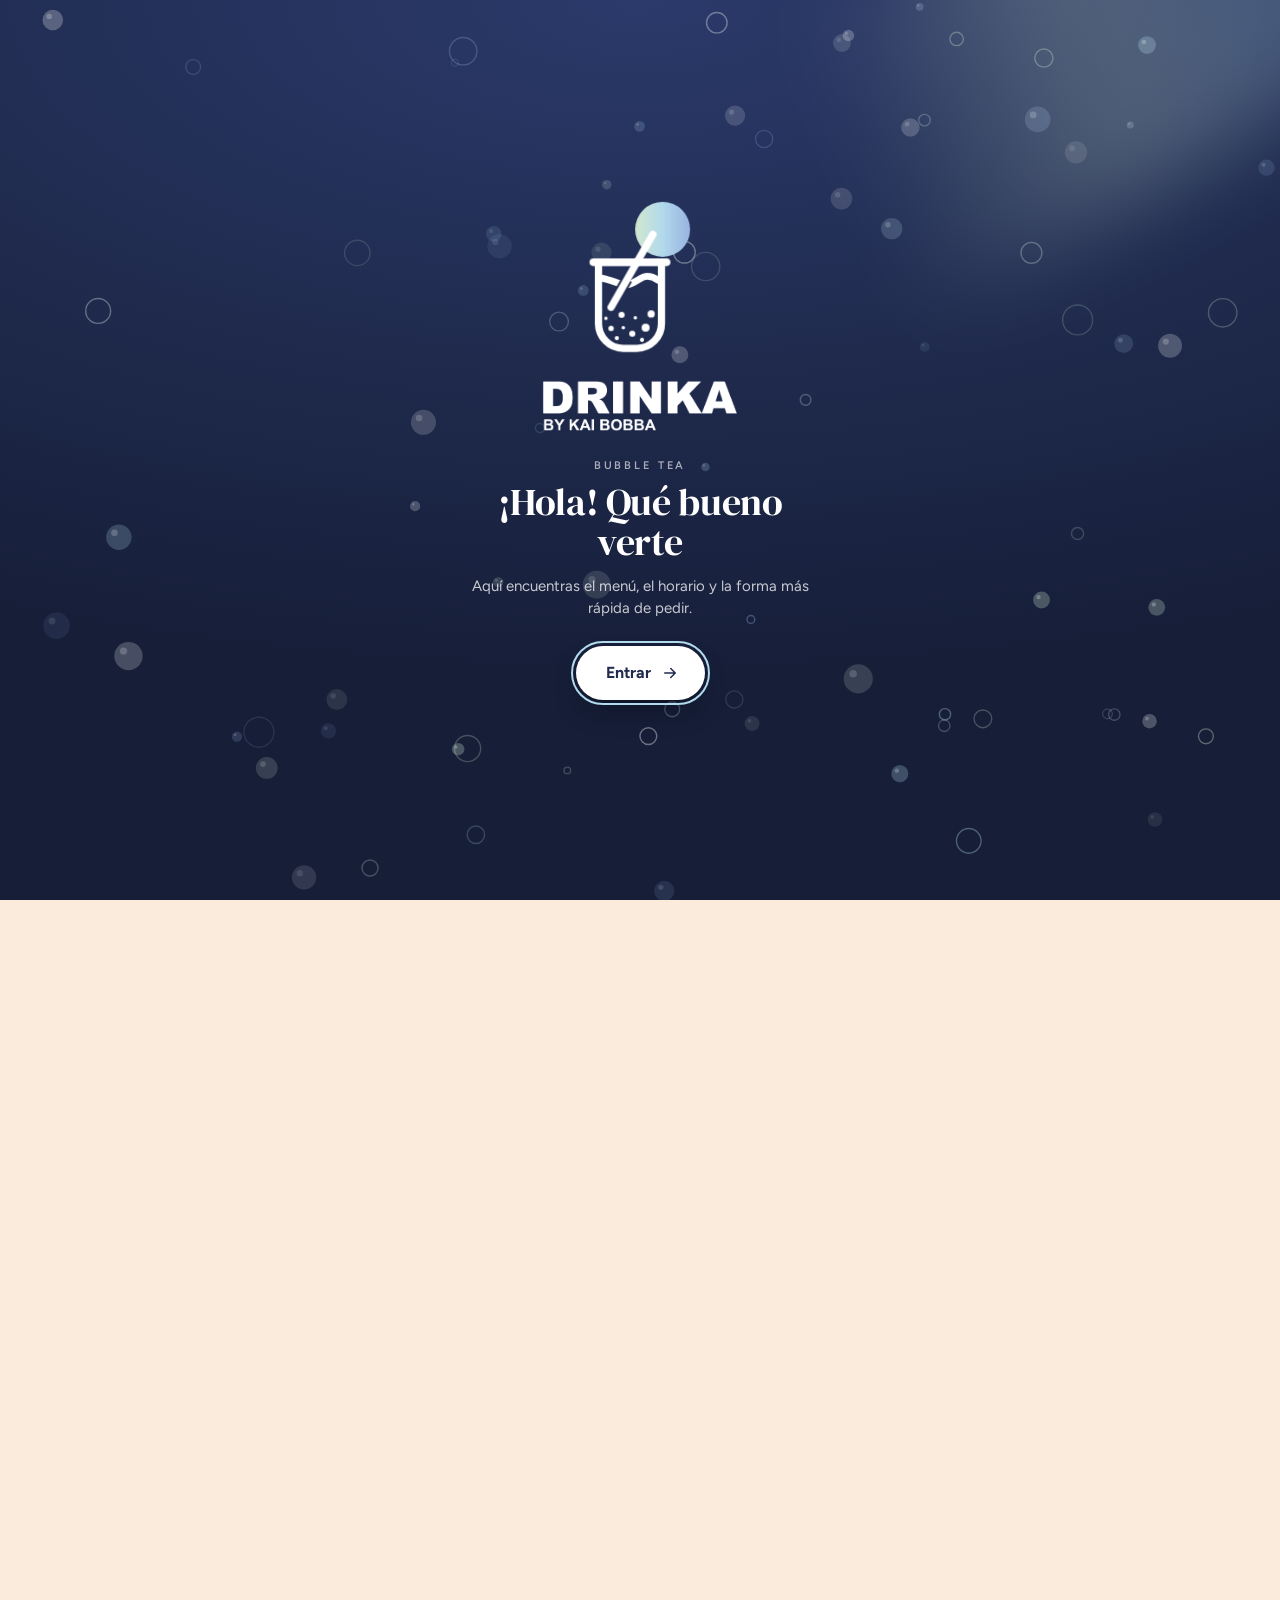
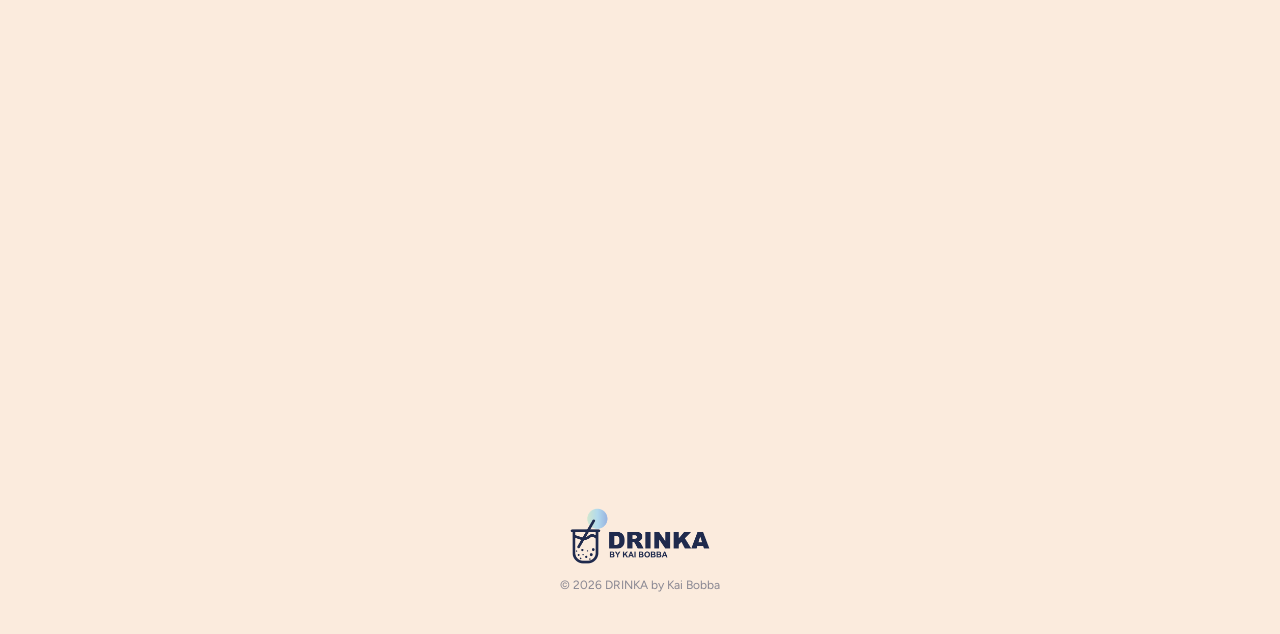
==== index.html @ 34555aad "Tarjeta virtual DRINKA by Kai Bobba Link en bio interactivo: bienvenida animada, redes con pulsos de" ====
<!doctype html>
<html lang="es">
<head>
<meta charset="utf-8">
<meta name="viewport" content="width=device-width, initial-scale=1, viewport-fit=cover">
<title>DRINKA by Kai Bobba</title>
<meta name="description" content="DRINKA by Kai Bobba · Bubble tea. Pide por WhatsApp, mira el menú, horarios y cómo llegar.">
<meta name="theme-color" content="#1F2A4D">
<meta property="og:type" content="website">
<meta property="og:title" content="DRINKA by Kai Bobba">
<meta property="og:description" content="Bubble tea · Pide por WhatsApp, menú, horarios y ubicación.">
<meta property="og:url" content="https://elohim-desing-ec.github.io/links-drinka/">
<meta property="og:image" content="https://elohim-desing-ec.github.io/links-drinka/assets/og.png">
<meta property="og:image:width" content="1200">
<meta property="og:image:height" content="630">
<meta name="twitter:card" content="summary_large_image">
<link rel="icon" type="image/svg+xml" href="assets/favicon.svg">
<link rel="apple-touch-icon" href="assets/apple-touch-icon.png">
<link rel="preconnect" href="https://fonts.googleapis.com">
<link rel="preconnect" href="https://fonts.gstatic.com" crossorigin>
<link href="https://fonts.googleapis.com/css2?family=DM+Serif+Display&family=Figtree:wght@400;500;600;700&display=swap" rel="stylesheet">
<link rel="stylesheet" href="styles.css">
<script>document.documentElement.classList.add("js")</script>
<noscript><style>.welcome{display:none}</style></noscript>
</head>
<body>

<!-- ============ ÍCONOS Y DEGRADADO DE LA PERLA ============ -->
<svg class="sprite" aria-hidden="true" focusable="false">
  <defs>
    <linearGradient id="g-perla" x1="0" y1="0" x2="1" y2="0">
      <stop offset="0" stop-color="#D1E7CF"/>
      <stop offset=".5" stop-color="#B2DAED"/>
      <stop offset="1" stop-color="#98B3E0"/>
    </linearGradient>
    <symbol id="i-wa" viewBox="0 0 24 24"><path fill="currentColor" d="M17.5 14.4c-.3-.1-1.8-.9-2-1-.3-.1-.5-.1-.7.1-.2.3-.8 1-.9 1.2-.2.2-.3.2-.6.1-.3-.1-1.3-.5-2.4-1.5-.9-.8-1.5-1.8-1.7-2.1-.2-.3 0-.5.1-.6l.4-.5.3-.5v-.5l-.9-2.2c-.2-.6-.5-.5-.7-.5h-.6c-.2 0-.5.1-.8.4-.3.3-1 1-1 2.5s1.1 2.9 1.2 3.1c.1.2 2.1 3.2 5.1 4.5 2.5 1 3 .8 3.6.7.6-.1 1.8-.7 2-1.4.3-.7.3-1.3.2-1.4l-.6-.4zM12 21.8a9.8 9.8 0 0 1-5-1.4l-.4-.2-3.7 1 1-3.6-.2-.4A9.8 9.8 0 1 1 12 21.8zM20.5 3.5A11.8 11.8 0 0 0 1.9 17.7L.2 24l6.4-1.7A11.8 11.8 0 0 0 20.5 3.5z"/></symbol>
    <symbol id="i-ig" viewBox="0 0 24 24"><g fill="none" stroke="currentColor" stroke-width="1.9"><rect x="3" y="3" width="18" height="18" rx="5.2"/><circle cx="12" cy="12" r="4.2"/></g><circle cx="17.4" cy="6.6" r="1.2" fill="currentColor"/></symbol>
    <symbol id="i-tt" viewBox="0 0 24 24"><path fill="currentColor" d="M19.6 6.7a4.8 4.8 0 0 1-3.8-4.2V2h-3.4v13.4a2.9 2.9 0 1 1-2-2.8V9.2a6.3 6.3 0 1 0 5.4 6.2V8.6a8.2 8.2 0 0 0 4.8 1.5V6.7h-1z"/></symbol>
    <symbol id="i-fb" viewBox="0 0 24 24"><path fill="currentColor" d="M14 8h3V4h-3c-2.8 0-4.5 1.8-4.5 4.6V11H7v4h2.5v8h4v-8h3l.5-4h-3.5V8.8c0-.5.3-.8.5-.8z"/></symbol>
    <symbol id="i-cup" viewBox="0 0 24 24"><g fill="none" stroke="currentColor" stroke-width="1.8" stroke-linecap="round" stroke-linejoin="round"><path d="m6 8 1.75 12.28a2 2 0 0 0 2 1.72h4.54a2 2 0 0 0 2-1.72L18 8"/><path d="M5 8h14"/><path d="M7 15a6.47 6.47 0 0 1 5 0 6.47 6.47 0 0 0 5 0"/><path d="m12 8 1-6h2"/></g></symbol>
    <symbol id="i-bike" viewBox="0 0 24 24"><g fill="none" stroke="currentColor" stroke-width="1.8" stroke-linecap="round" stroke-linejoin="round"><circle cx="18.5" cy="17.5" r="3.5"/><circle cx="5.5" cy="17.5" r="3.5"/><circle cx="15" cy="5" r="1"/><path d="M12 17.5V14l-3-3 4-3 2 3h2"/></g></symbol>
    <symbol id="i-pin" viewBox="0 0 24 24"><g fill="none" stroke="currentColor" stroke-width="1.8" stroke-linecap="round" stroke-linejoin="round"><path d="M20 10c0 5-5.5 10.2-7.4 11.8a1 1 0 0 1-1.2 0C9.5 20.2 4 15 4 10a8 8 0 0 1 16 0"/><circle cx="12" cy="10" r="3"/></g></symbol>
    <symbol id="i-gift" viewBox="0 0 24 24"><g fill="none" stroke="currentColor" stroke-width="1.8" stroke-linecap="round" stroke-linejoin="round"><rect x="3" y="8" width="18" height="4" rx="1"/><path d="M12 8v13"/><path d="M19 12v7a2 2 0 0 1-2 2H7a2 2 0 0 1-2-2v-7"/><path d="M7.5 8a2.5 2.5 0 0 1 0-5C10 3 12 8 12 8s2-5 4.5-5a2.5 2.5 0 0 1 0 5"/></g></symbol>
    <symbol id="i-chev" viewBox="0 0 24 24"><path fill="none" stroke="currentColor" stroke-width="2" stroke-linecap="round" stroke-linejoin="round" d="m9 18 6-6-6-6"/></symbol>
    <symbol id="i-arrow" viewBox="0 0 24 24"><path fill="none" stroke="currentColor" stroke-width="2" stroke-linecap="round" stroke-linejoin="round" d="M5 12h14M13 6l6 6-6 6"/></symbol>
    <symbol id="i-user" viewBox="0 0 24 24"><g fill="none" stroke="currentColor" stroke-width="1.8" stroke-linecap="round" stroke-linejoin="round"><path d="M16 21v-2a4 4 0 0 0-4-4H6a4 4 0 0 0-4 4v2"/><circle cx="9" cy="7" r="4"/><path d="M19 8v6M22 11h-6"/></g></symbol>
    <symbol id="i-share" viewBox="0 0 24 24"><g fill="none" stroke="currentColor" stroke-width="1.8" stroke-linecap="round" stroke-linejoin="round"><path d="M4 12v8a2 2 0 0 0 2 2h12a2 2 0 0 0 2-2v-8"/><path d="m16 6-4-4-4 4"/><path d="M12 2v13"/></g></symbol>
  </defs>
</svg>

<!-- ============ PANTALLA DE BIENVENIDA ============ -->
<div class="welcome" id="welcome" role="dialog" aria-modal="true" aria-labelledby="w-title">
  <canvas class="welcome__bubbles" id="bubbles" aria-hidden="true"></canvas>
  <div class="welcome__beam" aria-hidden="true"></div>

  <div class="welcome__inner">
    <!-- Isotipo dibujado en SVG para poder animarlo -->
    <svg class="iso" id="iso" viewBox="0 0 545 805" aria-hidden="true">
      <circle class="iso__perla" cx="391" cy="154" r="144" fill="url(#g-perla)"/>
      <g fill="none" stroke="#fff" stroke-linecap="round" stroke-linejoin="round">
        <path class="iso__draw iso__cup" pathLength="1" stroke-width="38" d="M55,340 V647 A130,130 0 0 0 185,777 H255 A130,130 0 0 0 385,647 V340"/>
        <path class="iso__draw iso__wave" pathLength="1" stroke-width="36" d="M74,410 C130,420 170,447 205,444 C245,440 275,400 310,400 C335,400 352,410 366,420"/>
      </g>
      <rect class="iso__rim" x="8" y="306" width="424" height="40" rx="20" fill="#fff"/>
      <line class="iso__gap" x1="205" y1="415" x2="173" y2="471" stroke="#1F2A4D" stroke-width="58"/>
      <line class="iso__straw" x1="340" y1="180" x2="121" y2="562" stroke="#fff" stroke-width="38" stroke-linecap="round"/>
      <g class="iso__pearls" fill="#fff">
        <circle style="--d:0" cx="176" cy="602" r="16"/>
        <circle style="--d:1" cx="331" cy="597" r="19"/>
        <circle style="--d:2" cx="94" cy="620" r="9"/>
        <circle style="--d:3" cx="248" cy="617" r="9"/>
        <circle style="--d:4" cx="302" cy="669" r="21"/>
        <circle style="--d:5" cx="121" cy="673" r="14"/>
        <circle style="--d:6" cx="185" cy="669" r="9"/>
        <circle style="--d:7" cx="232" cy="701" r="16"/>
        <circle style="--d:8" cx="151" cy="724" r="11"/>
        <circle style="--d:9" cx="283" cy="733" r="11"/>
      </g>
    </svg>

    <img class="welcome__wordmark" src="assets/wordmark-blanco.png" alt="DRINKA by Kai Bobba" width="900" height="240">
    <p class="welcome__eyebrow">Bubble tea</p>
    <h2 class="welcome__title" id="w-title">¡Hola! Qué bueno verte</h2>
    <p class="welcome__text">Aquí encuentras el menú, el horario y la forma más rápida de pedir.</p>
    <button class="welcome__btn" id="enter" type="button">Entrar <svg aria-hidden="true"><use href="#i-arrow"/></svg></button>
  </div>
</div>

<!-- ============ TARJETA ============ -->
<main class="page" id="page">

  <header class="hero">
    <div class="hero__grid" aria-hidden="true"></div>
    <div class="hero__beam" aria-hidden="true"></div>

    <h1 class="hero__logo reveal" style="--i:0"><img src="assets/logo-blanco.png" alt="DRINKA by Kai Bobba" width="1100" height="442"></h1>
    <p class="hero__tagline reveal" style="--i:1">Bubble tea para cualquier momento del día.</p>
    <p class="status reveal" id="status" style="--i:2"><span class="status__dot" aria-hidden="true"></span><span id="status-text">Revisando horario…</span></p>

    <!-- Redes conectadas a la perla, con pulsos de luz -->
    <nav class="hub" aria-label="Redes sociales">
      <svg class="hub__lines" viewBox="0 0 340 160" aria-hidden="true">
        <defs>
          <linearGradient id="g-hub" gradientUnits="userSpaceOnUse" x1="0" y1="0" x2="340" y2="0">
            <stop offset="0" stop-color="#D1E7CF"/>
            <stop offset=".5" stop-color="#B2DAED"/>
            <stop offset="1" stop-color="#98B3E0"/>
          </linearGradient>
          <filter id="f-glow" filterUnits="userSpaceOnUse" x="-20" y="-20" width="380" height="200">
            <feGaussianBlur stdDeviation="2.4" result="b"/>
            <feMerge><feMergeNode in="b"/><feMergeNode in="b"/><feMergeNode in="SourceGraphic"/></feMerge>
          </filter>
        </defs>
        <g class="hub__base">
          <path data-line="instagram" d="M60,40 H92 L116,64 H138"/>
          <path data-line="facebook" d="M60,120 H92 L116,96 H138"/>
          <path data-line="tiktok" d="M280,40 H248 L224,64 H202"/>
          <path data-line="whatsapp" d="M280,120 H248 L224,96 H202"/>
          <path d="M0,80 H138"/>
          <path d="M340,80 H202"/>
          <path d="M170,0 V48"/>
          <path d="M158,160 V112"/>
          <path d="M182,160 V112"/>
          <path class="hub__pins" d="M133,72 H138 M133,88 H138 M202,72 H207 M202,88 H207 M158,43 V48 M182,43 V48 M170,112 V117"/>
        </g>
        <g class="hub__nodes">
          <circle cx="92" cy="40" r="2"/><circle cx="116" cy="64" r="2"/>
          <circle cx="92" cy="120" r="2"/><circle cx="116" cy="96" r="2"/>
          <circle cx="248" cy="40" r="2"/><circle cx="224" cy="64" r="2"/>
          <circle cx="248" cy="120" r="2"/><circle cx="224" cy="96" r="2"/>
        </g>
        <g class="hub__pulses" filter="url(#f-glow)">
          <path pathLength="100" style="--d:0s" d="M60,40 H92 L116,64 H138"/>
          <path pathLength="100" style="--d:.7s" d="M280,120 H248 L224,96 H202"/>
          <path pathLength="100" style="--d:1.4s" d="M60,120 H92 L116,96 H138"/>
          <path pathLength="100" style="--d:2.1s" d="M280,40 H248 L224,64 H202"/>
          <path pathLength="100" style="--d:.4s;--t:3.6s" d="M0,80 H138"/>
          <path pathLength="100" style="--d:2.2s;--t:3.6s" d="M340,80 H202"/>
          <path pathLength="100" style="--d:1.1s;--t:3.2s" d="M170,0 V48"/>
          <path pathLength="100" style="--d:2.6s;--t:3.2s" d="M158,160 V112"/>
          <path pathLength="100" style="--d:.2s;--t:3.2s" d="M182,160 V112"/>
        </g>
      </svg>

      <a class="hub__tile reveal-pop" style="--x:36;--y:40;--i:3" data-link="instagram" target="_blank" rel="noopener" aria-label="Instagram"><svg aria-hidden="true"><use href="#i-ig"/></svg></a>
      <a class="hub__tile reveal-pop" style="--x:36;--y:120;--i:4" data-link="facebook" target="_blank" rel="noopener" aria-label="Facebook"><svg aria-hidden="true"><use href="#i-fb"/></svg></a>
      <a class="hub__tile reveal-pop" style="--x:304;--y:40;--i:5" data-link="tiktok" target="_blank" rel="noopener" aria-label="TikTok"><svg aria-hidden="true"><use href="#i-tt"/></svg></a>
      <a class="hub__tile reveal-pop" style="--x:304;--y:120;--i:6" data-link="whatsapp" target="_blank" rel="noopener" aria-label="WhatsApp"><svg aria-hidden="true"><use href="#i-wa"/></svg></a>
      <div class="hub__chip reveal-pop" style="--x:170;--y:80;--i:2" aria-hidden="true"><span class="hub__perla"></span></div>
    </nav>
    <p class="hub__caption reveal" style="--i:5">Síguenos y escríbenos</p>
  </header>

  <!-- ============ ENLACES ============ -->
  <nav class="links" aria-label="Enlaces">
    <a class="btn btn--featured reveal" style="--i:4" data-link="whatsapp" target="_blank" rel="noopener">
      <span class="btn__icon"><svg aria-hidden="true"><use href="#i-wa"/></svg></span>
      <span class="btn__label">Haz tu pedido<small>Escríbenos por WhatsApp</small></span>
      <svg class="btn__arrow" aria-hidden="true"><use href="#i-chev"/></svg>
    </a>
    <a class="btn reveal" style="--i:5" data-link="menu" target="_blank" rel="noopener">
      <span class="btn__icon"><svg aria-hidden="true"><use href="#i-cup"/></svg></span>
      <span class="btn__label">Ver el menú<small>Todas nuestras bebidas y toppings</small></span>
      <svg class="btn__arrow" aria-hidden="true"><use href="#i-chev"/></svg>
    </a>
    <a class="btn reveal" style="--i:6" data-link="delivery" target="_blank" rel="noopener">
      <span class="btn__icon"><svg aria-hidden="true"><use href="#i-bike"/></svg></span>
      <span class="btn__label">Delivery<small>Te lo llevamos a casa</small></span>
      <svg class="btn__arrow" aria-hidden="true"><use href="#i-chev"/></svg>
    </a>
    <a class="btn reveal" style="--i:7" data-link="mapa" target="_blank" rel="noopener">
      <span class="btn__icon"><svg aria-hidden="true"><use href="#i-pin"/></svg></span>
      <span class="btn__label">Cómo llegar<small data-text="direccion">Dirección del local</small></span>
      <svg class="btn__arrow" aria-hidden="true"><use href="#i-chev"/></svg>
    </a>
    <a class="btn reveal" style="--i:8" data-link="promos" target="_blank" rel="noopener">
      <span class="btn__icon"><svg aria-hidden="true"><use href="#i-gift"/></svg></span>
      <span class="btn__label">Promos del mes<small>Míralas en nuestro Instagram</small></span>
      <svg class="btn__arrow" aria-hidden="true"><use href="#i-chev"/></svg>
    </a>
  </nav>

  <!-- ============ ARMA TU DRINKA ============ -->
  <section class="card builder reveal" id="builder" aria-labelledby="b-title">
    <p class="eyebrow">Interactivo</p>
    <h2 id="b-title">Arma tu Drinka</h2>

    <div class="builder__top">
      <div class="builder__cup" id="cup-wrap">
        <svg class="cup" id="cup" viewBox="0 0 140 180" aria-hidden="true">
          <defs>
            <clipPath id="cup-clip"><path d="M35,52 L42.5,155 Q43.5,166 54,166 H86 Q96.5,166 97.5,155 L105,52 Z"/></clipPath>
          </defs>
          <circle cx="70" cy="104" r="60" fill="url(#g-perla)"/>
          <path d="M35,52 L42.5,155 Q43.5,166 54,166 H86 Q96.5,166 97.5,155 L105,52 Z" fill="rgba(255,255,255,.78)"/>
          <line x1="100" y1="6" x2="66" y2="150" stroke="#1F2A4D" stroke-width="8" stroke-linecap="round"/>
          <g clip-path="url(#cup-clip)">
            <path class="cup__liquid cup__wave cup__wave--back" d="M0,76 q17.5,-8 35,0 t35,0 t35,0 t35,0 t35,0 t35,0 t35,0 t35,0 V180 H0 Z"/>
            <path class="cup__liquid cup__wave" d="M0,82 q17.5,-8 35,0 t35,0 t35,0 t35,0 t35,0 t35,0 t35,0 t35,0 V180 H0 Z"/>
            <g class="cup__top" data-forma="jelly" fill="rgba(255,255,255,.5)" stroke="rgba(255,255,255,.85)" stroke-width="1">
              <rect style="--d:0" x="48" y="94" width="8" height="8" rx="2" transform="rotate(14 52 98)"/>
              <rect style="--d:1" x="62" y="100" width="8" height="8" rx="2" transform="rotate(-10 66 104)"/>
              <rect style="--d:2" x="78" y="92" width="8" height="8" rx="2" transform="rotate(22 82 96)"/>
              <rect style="--d:3" x="88" y="103" width="7" height="7" rx="2" transform="rotate(-18 91 106)"/>
            </g>
            <g class="cup__top" data-forma="pop" fill="rgba(255,255,255,.55)" stroke="rgba(255,255,255,.95)" stroke-width="1">
              <circle style="--d:0" cx="53" cy="122" r="4.6"/>
              <circle style="--d:1" cx="67" cy="116" r="4.6"/>
              <circle style="--d:2" cx="81" cy="124" r="4.6"/>
              <circle style="--d:3" cx="91" cy="114" r="4.2"/>
              <circle style="--d:4" cx="74" cy="130" r="4.2"/>
            </g>
            <g class="cup__top" data-forma="perla" fill="#1F2A4D">
              <circle style="--d:0" cx="52" cy="158" r="5.6"/>
              <circle style="--d:1" cx="64" cy="160" r="5.6"/>
              <circle style="--d:2" cx="76" cy="159" r="5.6"/>
              <circle style="--d:3" cx="88" cy="157" r="5.6"/>
              <circle style="--d:4" cx="57" cy="148" r="5.4"/>
              <circle style="--d:5" cx="70" cy="149" r="5.6"/>
              <circle style="--d:6" cx="83" cy="147" r="5.4"/>
              <circle style="--d:7" cx="63" cy="138" r="5"/>
              <circle style="--d:8" cx="77" cy="137" r="5"/>
            </g>
          </g>
          <path d="M44,64 L49,140" stroke="rgba(255,255,255,.6)" stroke-width="4" stroke-linecap="round"/>
          <path d="M35,52 L42.5,155 Q43.5,166 54,166 H86 Q96.5,166 97.5,155 L105,52" fill="none" stroke="#1F2A4D" stroke-width="3.5" stroke-linejoin="round"/>
          <rect x="28" y="44" width="84" height="10" rx="5" fill="#1F2A4D"/>
        </svg>
      </div>
      <div class="builder__summary" aria-live="polite">
        <p class="builder__line" id="b-line">Línea</p>
        <p class="builder__name" id="b-name">Sabor</p>
        <p class="builder__desc" id="b-desc">Tamaño · Toppings</p>
      </div>
    </div>

    <fieldset class="opt">
      <legend>Sabor</legend>
      <div class="chips" id="b-sabor"></div>
    </fieldset>
    <fieldset class="opt">
      <legend>Tamaño</legend>
      <div class="seg" id="b-tam"><span class="seg__thumb" aria-hidden="true"></span></div>
    </fieldset>
    <fieldset class="opt">
      <legend>Toppings</legend>
      <div class="chips" id="b-top"></div>
    </fieldset>

    <a class="btn-cta" id="b-cta" href="#" target="_blank" rel="noopener"><svg aria-hidden="true"><use href="#i-wa"/></svg>Pedir este por WhatsApp</a>
  </section>

  <!-- ============ HORARIO ============ -->
  <section class="card hours reveal" aria-labelledby="h-title">
    <div class="card__head">
      <h2 id="h-title">Horario</h2>
      <span class="pill" id="h-pill">—</span>
    </div>
    <ul class="hours__list" id="hours"></ul>
  </section>

  <!-- ============ ACCIONES ============ -->
  <div class="actions reveal">
    <button class="act" id="save-contact" type="button"><svg aria-hidden="true"><use href="#i-user"/></svg>Guardar contacto</button>
    <button class="act" id="share" type="button"><svg aria-hidden="true"><use href="#i-share"/></svg>Compartir</button>
  </div>

  <footer class="foot">
    <img src="assets/logo-azul.png" alt="DRINKA by Kai Bobba" width="1100" height="442" loading="lazy">
    <p>© <span id="year">2026</span> DRINKA by Kai Bobba</p>
  </footer>
</main>

<div class="toast" id="toast" role="status" aria-live="polite"></div>

<script src="script.js"></script>
</body>
</html>
---- styles.css ----
/* =========================================================
   DRINKA by Kai Bobba · tarjeta virtual
   Paleta del manual: azul marino, crema, blanco,
   la perla (menta → celeste → lavanda) y colores de sabor.
   ========================================================= */

:root {
  --navy: #1F2A4D;
  --cream: #FBEBDD;
  --white: #FFFFFF;
  --menta: #D1E7CF;
  --celeste: #B2DAED;
  --lavanda: #98B3E0;
  --perla: linear-gradient(90deg, var(--menta), var(--celeste) 50%, var(--lavanda));

  /* Colores de sabor (uno por pieza) */
  --vino: #7B2433;
  --matcha: #6F8A3A;
  --taro: #9E86D6;
  --mango: #F4C24F;
  --maracuya: #EE8A34;
  --flavor: var(--taro);

  --ink: var(--navy);
  --ink-2: rgba(31, 42, 77, .74);
  --ink-3: rgba(31, 42, 77, .52);
  --line: rgba(31, 42, 77, .1);

  --serif: "DM Serif Display", Georgia, "Times New Roman", serif;
  --sans: "Figtree", system-ui, -apple-system, "Segoe UI", Roboto, sans-serif;
  --ease-out: cubic-bezier(.2, .8, .2, 1);
  --ease-spring: cubic-bezier(.34, 1.56, .64, 1);

  color-scheme: light;
}

* { box-sizing: border-box; }
html { -webkit-text-size-adjust: 100%; }
body {
  margin: 0;
  min-height: 100svh;
  background: var(--cream);
  color: var(--ink);
  font: 400 16px/1.5 var(--sans);
  -webkit-font-smoothing: antialiased;
}
body.is-welcome { overflow: hidden; }
img, svg { display: block; }
a { color: inherit; text-decoration: none; -webkit-tap-highlight-color: transparent; }
button { font: inherit; color: inherit; -webkit-tap-highlight-color: transparent; }
h1, h2, p { margin: 0; }
:focus-visible { outline: 2px solid var(--navy); outline-offset: 3px; }

.sprite { position: absolute; width: 0; height: 0; overflow: hidden; }

/* =========================================================
   BIENVENIDA
   ========================================================= */
.welcome {
  position: fixed;
  inset: 0;
  z-index: 50;
  display: grid;
  place-items: center;
  padding: 24px 16px;
  overflow: hidden;
  color: var(--white);
  background: radial-gradient(120% 75% at 50% 0%, #2B3A6B 0%, var(--navy) 55%, #161E38 100%);
  clip-path: circle(150vmax at var(--cx, 50%) var(--cy, 35%));
  transition: clip-path .95s cubic-bezier(.7, 0, .25, 1);
}
.welcome.is-closing { clip-path: circle(0px at var(--cx, 50%) var(--cy, 35%)); }
.welcome[hidden] { display: none; }

.welcome__bubbles { position: absolute; inset: 0; width: 100%; height: 100%; }

/* Haz de luz suave (como el resplandor del pin), en tonos de la perla */
.welcome__beam,
.hero__beam {
  position: absolute;
  pointer-events: none;
  background: linear-gradient(100deg, transparent 12%, var(--menta) 40%, var(--celeste) 58%, var(--lavanda) 76%, transparent 92%);
  filter: blur(42px);
  animation: beam 9s ease-in-out infinite alternate;
}
.welcome__beam {
  top: -14vmax;
  right: -26vmax;
  width: 70vmax;
  height: 26vmax;
  opacity: .26;
  transform: rotate(-32deg);
}
@keyframes beam {
  to { transform: rotate(-20deg) translate(-6%, 8%); opacity: var(--beam-to, .38); }
}

.welcome__inner {
  position: relative;
  display: grid;
  justify-items: center;
  max-width: 340px;
  text-align: center;
}

/* --- Isotipo animado --- */
.iso { width: 104px; height: auto; overflow: visible; margin-bottom: 26px; }
.iso.is-pop .iso__perla { animation: perlaPop .5s var(--ease-spring) both; }

.iso__rim { transform-box: fill-box; transform-origin: center; animation: rim .5s var(--ease-out) .1s both; }
@keyframes rim { from { transform: scaleX(0); opacity: 0; } }

.iso__draw { stroke-dasharray: 1; animation: draw .8s var(--ease-out) .3s both; }
.iso__wave { animation-duration: .5s; animation-delay: .85s; }
@keyframes draw {
  0% { stroke-dashoffset: 1; opacity: 0; }
  6% { opacity: 1; }
  100% { stroke-dashoffset: 0; opacity: 1; }
}

.iso__pearls circle {
  transform-box: fill-box;
  transform-origin: center;
  animation: drop .75s var(--ease-spring) calc(1s + var(--d) * 55ms) both;
}
@keyframes drop {
  0% { transform: translateY(-330px) scale(.6); opacity: 0; }
  40% { opacity: 1; }
  100% { transform: none; opacity: 1; }
}

.iso__straw { animation: straw .55s var(--ease-out) 1.25s both; }
@keyframes straw { from { transform: translate(110px, -190px); opacity: 0; } }
.iso__gap { animation: fade .2s linear 1.75s both; }
@keyframes fade { from { opacity: 0; } }

.iso__perla {
  transform-box: fill-box;
  transform-origin: center;
  animation: pop .7s var(--ease-spring) 1.45s both, float 4.5s ease-in-out 2.3s infinite;
}
@keyframes pop { from { transform: scale(0); } }
@keyframes float { 50% { transform: translateY(-12px); } }
@keyframes perlaPop { 40% { transform: scale(1.25); } 100% { transform: scale(1.1); } }

/* --- Texto de bienvenida --- */
.welcome__wordmark { width: 196px; height: auto; animation: up .6s var(--ease-out) 1.6s both; }
.welcome__eyebrow {
  margin-top: 26px;
  font-size: 11px;
  font-weight: 600;
  letter-spacing: .26em;
  text-transform: uppercase;
  color: rgba(255, 255, 255, .62);
  animation: up .6s var(--ease-out) 1.72s both;
}
.welcome__title {
  margin-top: 8px;
  font: 400 clamp(30px, 8.6vw, 38px)/1.05 var(--serif);
  letter-spacing: -.01em;
  animation: up .6s var(--ease-out) 1.8s both;
}
.welcome__text {
  margin-top: 12px;
  font-size: 15px;
  color: rgba(255, 255, 255, .76);
  text-wrap: pretty;
  animation: up .6s var(--ease-out) 1.88s both;
}
@keyframes up { from { opacity: 0; transform: translateY(14px); } }

.welcome__btn {
  margin-top: 26px;
  display: inline-flex;
  align-items: center;
  gap: 10px;
  padding: 15px 26px 15px 30px;
  border: 0;
  border-radius: 999px;
  background: var(--white);
  color: var(--navy);
  font-weight: 700;
  font-size: 16px;
  cursor: pointer;
  box-shadow: 0 14px 30px -12px rgba(0, 0, 0, .55);
  animation: up .6s var(--ease-out) 2s both, ring 2.4s ease-out 2.8s infinite;
  transition: transform .25s var(--ease-spring);
}
.welcome__btn svg { width: 18px; height: 18px; transition: transform .25s var(--ease-out); }
.welcome__btn:hover { transform: translateY(-2px) scale(1.03); }
.welcome__btn:hover svg { transform: translateX(4px); }
.welcome__btn:active { transform: scale(.97); }
.welcome__btn:focus-visible { outline-color: var(--celeste); }
@keyframes ring {
  0% { box-shadow: 0 14px 30px -12px rgba(0, 0, 0, .55), 0 0 0 0 rgba(178, 218, 237, .55); }
  70%, 100% { box-shadow: 0 14px 30px -12px rgba(0, 0, 0, .55), 0 0 0 16px rgba(178, 218, 237, 0); }
}

/* =========================================================
   PÁGINA
   ========================================================= */
.page { max-width: 460px; margin: 0 auto; padding-bottom: calc(32px + env(safe-area-inset-bottom)); }

/* --- Hero azul marino --- */
.hero {
  position: relative;
  isolation: isolate;
  overflow: hidden;
  padding: calc(30px + env(safe-area-inset-top)) 20px 24px;
  border-radius: 0 0 32px 32px;
  background: radial-gradient(130% 85% at 50% 0%, #2B3A6B 0%, var(--navy) 60%);
  color: var(--white);
  text-align: center;
}
.hero__grid {
  position: absolute;
  inset: 0;
  z-index: -1;
  background-image: linear-gradient(90deg, rgba(255, 255, 255, .05) 1px, transparent 1px);
  background-size: 34px 100%;
  background-position: center;
  -webkit-mask-image: radial-gradient(80% 70% at 50% 70%, #000 30%, transparent 78%);
  mask-image: radial-gradient(80% 70% at 50% 70%, #000 30%, transparent 78%);
}
.hero__beam {
  z-index: -1;
  top: -90px;
  right: -150px;
  width: 360px;
  height: 170px;
  opacity: .18;
  --beam-to: .26;
  transform: rotate(-32deg);
}

.hero__logo { width: min(250px, 74%); margin: 0 auto; }
.hero__logo img { width: 100%; height: auto; }
.hero__tagline { margin-top: 16px; font-size: 15px; color: rgba(255, 255, 255, .78); }

.status {
  display: inline-flex;
  align-items: center;
  gap: 8px;
  margin-top: 14px;
  padding: 6px 13px 6px 11px;
  border-radius: 999px;
  background: rgba(255, 255, 255, .08);
  border: 1px solid rgba(255, 255, 255, .13);
  font-size: 13px;
  font-weight: 500;
}
.status__dot { width: 8px; height: 8px; border-radius: 50%; background: rgba(255, 255, 255, .45); }
.status.is-open .status__dot { background: var(--menta); animation: ping 2s ease-out infinite; }
@keyframes ping {
  0% { box-shadow: 0 0 0 0 rgba(209, 231, 207, .7); }
  70%, 100% { box-shadow: 0 0 0 8px rgba(209, 231, 207, 0); }
}

/* --- Hub: redes conectadas con pulsos de luz --- */
.hub {
  position: relative;
  width: 100%;
  max-width: 360px;
  aspect-ratio: 340 / 160;
  margin: 20px auto 0;
}
.hub__lines {
  position: absolute;
  inset: 0;
  width: 100%;
  height: 100%;
  overflow: visible;
  -webkit-mask-image: linear-gradient(90deg, transparent, #000 10%, #000 90%, transparent);
  mask-image: linear-gradient(90deg, transparent, #000 10%, #000 90%, transparent);
}
.hub__base path { fill: none; stroke: rgba(255, 255, 255, .15); stroke-width: 1.2; transition: stroke .3s; }
.hub__base path.is-hot { stroke: rgba(178, 218, 237, .75); }
.hub__nodes circle { fill: rgba(255, 255, 255, .3); }
.hub__pulses path {
  fill: none;
  stroke: url(#g-hub);
  stroke-width: 2.4;
  stroke-linecap: round;
  stroke-dasharray: 14 200;
  stroke-dashoffset: 16;
  animation: flow var(--t, 2.8s) cubic-bezier(.45, 0, .55, 1) var(--d, 0s) infinite;
}
@keyframes flow {
  from { stroke-dashoffset: 16; }
  to { stroke-dashoffset: -102; }
}

.hub__tile,
.hub__chip {
  position: absolute;
  left: calc(var(--x) / 340 * 100%);
  top: calc(var(--y) / 160 * 100%);
  translate: -50% -50%;
  display: grid;
  place-items: center;
  aspect-ratio: 1;
  border: 1px solid rgba(255, 255, 255, .15);
  -webkit-backdrop-filter: blur(6px);
  backdrop-filter: blur(6px);
}
.hub__tile {
  width: calc(48 / 340 * 100%);
  border-radius: 28%;
  color: var(--white);
  background: linear-gradient(180deg, rgba(255, 255, 255, .13), rgba(255, 255, 255, .04));
  box-shadow: inset 0 1px 0 rgba(255, 255, 255, .14), 0 10px 22px -10px rgba(0, 0, 0, .6);
  transition: transform .35s var(--ease-spring), border-color .3s, box-shadow .3s;
}
.hub__tile svg { width: 46%; height: 46%; }
.hub__tile:hover,
.hub__tile:focus-visible {
  transform: translateY(-3px) scale(1.08);
  border-color: rgba(178, 218, 237, .6);
  box-shadow: 0 0 0 4px rgba(178, 218, 237, .12), 0 0 26px rgba(178, 218, 237, .38);
  outline: none;
}
.hub__tile:active { transform: scale(.94); }

.hub__chip {
  width: calc(64 / 340 * 100%);
  border-radius: 24%;
  border-color: rgba(255, 255, 255, .2);
  background: linear-gradient(180deg, #34437A, #1A2343);
  box-shadow: inset 0 1px 0 rgba(255, 255, 255, .18), 0 14px 30px -12px rgba(0, 0, 0, .7);
  animation: chip 1.4s ease-in-out infinite;
}
@keyframes chip {
  50% { box-shadow: inset 0 1px 0 rgba(255, 255, 255, .18), 0 14px 30px -12px rgba(0, 0, 0, .7), 0 0 30px rgba(178, 218, 237, .32); }
}
.hub__perla {
  width: 50%;
  aspect-ratio: 1;
  border-radius: 50%;
  background: var(--perla);
  box-shadow: 0 0 18px rgba(178, 218, 237, .55);
  animation: breathe 2.8s ease-in-out infinite;
}
@keyframes breathe { 50% { transform: scale(1.08); box-shadow: 0 0 26px rgba(178, 218, 237, .8); } }

.hub__caption {
  margin-top: 8px;
  font-size: 11px;
  font-weight: 600;
  letter-spacing: .2em;
  text-transform: uppercase;
  color: rgba(255, 255, 255, .55);
}

/* --- Botones de enlace --- */
.links { display: grid; gap: 12px; padding: 22px 16px 0; }

.btn {
  position: relative;
  overflow: hidden;
  isolation: isolate;
  display: grid;
  grid-template-columns: 46px 1fr 18px;
  align-items: center;
  gap: 14px;
  padding: 12px 16px 12px 12px;
  border-radius: 20px;
  background: var(--white);
  border: 1px solid var(--line);
  box-shadow: 0 1px 0 rgba(31, 42, 77, .04), 0 14px 28px -22px rgba(31, 42, 77, .5);
  transition: transform .25s var(--ease-out), box-shadow .25s;
}
.btn:hover { transform: translateY(-2px); box-shadow: 0 1px 0 rgba(31, 42, 77, .04), 0 20px 34px -22px rgba(31, 42, 77, .6); }
.btn:active { transform: scale(.985); }

.btn__icon {
  width: 46px;
  height: 46px;
  display: grid;
  place-items: center;
  border-radius: 14px;
  background: var(--cream);
  color: var(--navy);
}
.btn__icon svg { width: 22px; height: 22px; }
.btn:hover .btn__icon svg { animation: wiggle .5s var(--ease-out); }
@keyframes wiggle { 30% { transform: rotate(-12deg) scale(1.1); } 60% { transform: rotate(8deg); } }

.btn__label { display: grid; font-weight: 600; font-size: 16px; line-height: 1.25; }
.btn__label small { margin-top: 2px; font-weight: 400; font-size: 13px; color: var(--ink-2); }
.btn__arrow { width: 18px; height: 18px; color: var(--ink-3); transition: transform .25s var(--ease-out); }
.btn:hover .btn__arrow { transform: translateX(3px); }

/* Botón destacado con borde de luz que gira */
@property --a { syntax: "<angle>"; inherits: false; initial-value: 0deg; }
.btn--featured {
  padding: 14px 18px 14px 14px;
  background: var(--navy);
  color: var(--white);
  border-color: transparent;
  box-shadow: 0 20px 36px -18px rgba(31, 42, 77, .75);
}
.btn--featured::before {
  content: "";
  position: absolute;
  inset: 0;
  z-index: -1;
  padding: 1.5px;
  border-radius: inherit;
  background: conic-gradient(from var(--a), transparent 0 58%, var(--menta) 70%, var(--celeste) 80%, var(--lavanda) 90%, transparent 98%);
  -webkit-mask: linear-gradient(#000 0 0) content-box, linear-gradient(#000 0 0);
  -webkit-mask-composite: xor;
  mask-composite: exclude;
  animation: spin 4s linear infinite;
  pointer-events: none;
}
.btn--featured::after {
  content: "";
  position: absolute;
  inset: 0;
  z-index: -1;
  background: linear-gradient(105deg, transparent 35%, rgba(255, 255, 255, .13) 50%, transparent 65%);
  transform: translateX(-100%);
  animation: shine 4.5s ease-in-out 1s infinite;
  pointer-events: none;
}
@keyframes spin { to { --a: 360deg; } }
@keyframes shine { 0%, 55% { transform: translateX(-100%); } 100% { transform: translateX(100%); } }
.btn--featured .btn__icon { background: rgba(255, 255, 255, .1); color: var(--white); }
.btn--featured .btn__label { font-size: 17px; }
.btn--featured small { color: rgba(251, 235, 221, .8); }
.btn--featured .btn__arrow { color: var(--white); }

/* Onda al tocar */
.ripple {
  position: absolute;
  z-index: -1;
  border-radius: 50%;
  background: rgba(31, 42, 77, .1);
  transform: scale(0);
  animation: ripple .65s ease-out forwards;
  pointer-events: none;
}
.btn--featured .ripple,
.btn-cta .ripple { background: rgba(255, 255, 255, .22); }
@keyframes ripple { to { transform: scale(1); opacity: 0; } }

/* --- Tarjetas --- */
.card {
  margin: 16px 16px 0;
  padding: 22px 20px;
  border-radius: 24px;
  background: var(--white);
  border: 1px solid var(--line);
  box-shadow: 0 16px 32px -26px rgba(31, 42, 77, .5);
}
.card h2 { font: 400 30px/1.05 var(--serif); letter-spacing: -.01em; }
.eyebrow {
  font-size: 11px;
  font-weight: 600;
  letter-spacing: .2em;
  text-transform: uppercase;
  color: var(--ink-3);
  margin-bottom: 6px;
}

/* --- Arma tu Drinka --- */
.builder__top {
  display: grid;
  grid-template-columns: 116px 1fr;
  align-items: center;
  gap: 16px;
  margin: 14px 0 4px;
}
.builder__cup { transform-origin: 50% 92%; }
.builder__cup.is-shake { animation: shake .6s var(--ease-out); }
@keyframes shake {
  20% { transform: rotate(-6deg); }
  45% { transform: rotate(5deg); }
  70% { transform: rotate(-2deg); }
}
.cup { width: 116px; height: auto; overflow: visible; transform-origin: 50% 92%; transition: transform .45s var(--ease-spring); }
.builder[data-size="0"] .cup { transform: scale(.86); }

.cup__liquid { fill: var(--flavor); transition: fill .5s ease; }
.cup__wave { animation: wave 2.6s linear infinite; }
.cup__wave--back { opacity: .5; animation-duration: 3.8s; animation-direction: reverse; }
@keyframes wave { to { transform: translateX(-70px); } }

.cup__top { opacity: 0; transform: translateY(-40px); transition: opacity .3s, transform .6s var(--ease-spring); }
.cup__top.is-on { opacity: 1; transform: none; }
.cup__top > * { transform-box: fill-box; transform-origin: center; animation: bob 2.4s ease-in-out infinite; animation-delay: calc(var(--d) * -.35s); }
@keyframes bob { 50% { translate: 0 -2.5px; } }

.builder__line {
  font-size: 11px;
  font-weight: 600;
  letter-spacing: .16em;
  text-transform: uppercase;
  color: var(--ink-3);
}
.builder__name { margin: 4px 0 6px; font: 400 34px/1 var(--serif); letter-spacing: -.01em; }
.builder__desc { font-size: 14px; color: var(--ink-2); }

.opt { min-width: 0; margin: 18px 0 0; padding: 0; border: 0; }
.opt legend { margin-bottom: 8px; padding: 0; font-size: 13px; font-weight: 600; }

.chips { display: flex; flex-wrap: wrap; gap: 8px; }
.chip {
  position: relative;
  display: inline-flex;
  align-items: center;
  gap: 8px;
  padding: 9px 14px;
  border-radius: 999px;
  background: var(--cream);
  font-size: 14px;
  font-weight: 500;
  cursor: pointer;
  user-select: none;
  transition: background .2s, color .2s, transform .25s var(--ease-spring);
}
.chip input { position: absolute; inset: 0; margin: 0; opacity: 0; cursor: pointer; }
.chip:active { transform: scale(.94); }
.chip.is-on { background: var(--navy); color: var(--white); }
.chip:has(input:focus-visible) { outline: 2px solid var(--navy); outline-offset: 2px; }
.chip__dot { width: 12px; height: 12px; border-radius: 50%; background: var(--c); box-shadow: inset 0 0 0 1px rgba(0, 0, 0, .08); }
.chip.is-on .chip__dot { box-shadow: 0 0 0 2px var(--navy), 0 0 0 3.5px rgba(255, 255, 255, .85); }
.chip__mark {
  display: grid;
  place-items: center;
  width: 16px;
  height: 16px;
  border-radius: 50%;
  border: 1.5px solid currentColor;
  font-size: 11px;
  line-height: 1;
}
.chip__mark::before { content: "+"; font-weight: 700; }
.chip.is-on .chip__mark { background: var(--white); border-color: var(--white); color: var(--navy); }
.chip.is-on .chip__mark::before { content: "✓"; }

.seg {
  --n: 2;
  --k: 0;
  position: relative;
  display: grid;
  grid-template-columns: repeat(var(--n), 1fr);
  padding: 4px;
  border-radius: 14px;
  background: var(--cream);
}
.seg__thumb {
  position: absolute;
  top: 4px;
  bottom: 4px;
  left: 4px;
  width: calc((100% - 8px) / var(--n));
  border-radius: 10px;
  background: var(--navy);
  transform: translateX(calc(var(--k) * 100%));
  transition: transform .4s var(--ease-spring);
}
.seg label {
  position: relative;
  padding: 9px 6px;
  border-radius: 10px;
  text-align: center;
  font-size: 14px;
  font-weight: 600;
  cursor: pointer;
  transition: color .25s;
}
.seg label.is-on { color: var(--white); }
.seg input { position: absolute; opacity: 0; pointer-events: none; }
.seg label:has(input:focus-visible) { outline: 2px solid var(--navy); outline-offset: 2px; }

.btn-cta {
  position: relative;
  overflow: hidden;
  isolation: isolate;
  display: flex;
  align-items: center;
  justify-content: center;
  gap: 10px;
  margin-top: 22px;
  padding: 15px 18px;
  border-radius: 16px;
  background: var(--navy);
  color: var(--white);
  font-weight: 600;
  font-size: 16px;
  box-shadow: 0 16px 30px -18px rgba(31, 42, 77, .8);
  transition: transform .25s var(--ease-out);
}
.btn-cta svg { width: 20px; height: 20px; }
.btn-cta:hover { transform: translateY(-2px); }
.btn-cta:active { transform: scale(.98); }

/* --- Horario --- */
.card__head { display: flex; align-items: center; justify-content: space-between; gap: 12px; }
.pill {
  display: inline-flex;
  align-items: center;
  gap: 7px;
  padding: 6px 11px;
  border-radius: 999px;
  background: var(--cream);
  font-size: 12px;
  font-weight: 600;
  white-space: nowrap;
}
.pill.is-open { background: var(--navy); color: var(--white); }
.pill.is-open::before {
  content: "";
  width: 7px;
  height: 7px;
  border-radius: 50%;
  background: var(--menta);
  animation: ping 2s ease-out infinite;
}

.hours__list { display: grid; gap: 2px; margin: 14px 0 0; padding: 0; list-style: none; }
.hours__list li {
  display: flex;
  align-items: center;
  justify-content: space-between;
  gap: 12px;
  padding: 10px 12px;
  border-radius: 12px;
  font-size: 15px;
  font-variant-numeric: tabular-nums;
}
.hours__list li:not(.is-today):nth-child(odd) { background: rgba(251, 235, 221, .5); }
.hours__list .is-closed span:last-child { color: var(--ink-3); }
.hours__list .is-today { background: var(--navy); color: var(--white); font-weight: 600; }
.hours__list .is-today.is-closed span:last-child { color: rgba(255, 255, 255, .7); }
.tag {
  margin-left: 8px;
  padding: 2px 8px;
  border-radius: 999px;
  background: rgba(255, 255, 255, .16);
  font-size: 11px;
  font-weight: 600;
  letter-spacing: .06em;
  text-transform: uppercase;
}

/* --- Acciones --- */
.actions { display: grid; grid-template-columns: 1fr 1fr; gap: 12px; margin: 16px 16px 0; }
.act {
  display: flex;
  align-items: center;
  justify-content: center;
  gap: 8px;
  padding: 14px 10px;
  border-radius: 16px;
  border: 1px solid var(--line);
  background: var(--white);
  font-size: 14px;
  font-weight: 600;
  cursor: pointer;
  box-shadow: 0 14px 28px -24px rgba(31, 42, 77, .5);
  transition: transform .25s var(--ease-out), background .2s, color .2s;
}
.act svg { width: 19px; height: 19px; }
.act:hover { transform: translateY(-2px); background: var(--navy); color: var(--white); }
.act:active { transform: scale(.97); }

/* --- Pie --- */
.foot { padding: 40px 16px 8px; text-align: center; }
.foot img { width: 140px; height: auto; margin: 0 auto; }
.foot p { margin-top: 12px; font-size: 12px; color: var(--ink-3); }

/* --- Aviso flotante --- */
.toast {
  position: fixed;
  left: 50%;
  bottom: calc(22px + env(safe-area-inset-bottom));
  z-index: 60;
  translate: -50% 16px;
  padding: 12px 18px;
  border-radius: 999px;
  background: var(--navy);
  color: var(--white);
  font-size: 14px;
  font-weight: 500;
  white-space: nowrap;
  opacity: 0;
  pointer-events: none;
  box-shadow: 0 16px 30px -14px rgba(31, 42, 77, .7);
  transition: opacity .3s, translate .4s var(--ease-spring);
}
.toast.is-on { opacity: 1; translate: -50% 0; }

/* =========================================================
   APARICIÓN AL ENTRAR / AL HACER SCROLL
   ========================================================= */
.js .reveal,
.js .reveal-pop { opacity: 0; }
.reveal.is-in { animation: rise .7s var(--ease-out) calc(var(--i, 0) * 70ms) both; }
.reveal-pop.is-in { animation: popIn .6s var(--ease-spring) calc(var(--i, 0) * 70ms) both; }
@keyframes rise { from { opacity: 0; translate: 0 18px; } to { opacity: 1; translate: 0 0; } }
@keyframes popIn { from { opacity: 0; scale: .5; } to { opacity: 1; scale: 1; } }
.hub__chip.reveal-pop.is-in { animation: popIn .6s var(--ease-spring) calc(var(--i, 0) * 70ms) both, chip 1.4s ease-in-out 1s infinite; }

/* =========================================================
   ESCRITORIO
   ========================================================= */
@media (min-width: 520px) {
  .page { padding-top: 28px; }
  .hero {
    border-radius: 32px;
    padding-top: 34px;
    box-shadow: 0 34px 60px -34px rgba(31, 42, 77, .7);
  }
}

/* =========================================================
   MOVIMIENTO REDUCIDO
   ========================================================= */
@media (prefers-reduced-motion: reduce) {
  *, *::before, *::after {
    animation-duration: .001ms !important;
    animation-delay: 0s !important;
    animation-iteration-count: 1 !important;
    transition-duration: .001ms !important;
  }
}
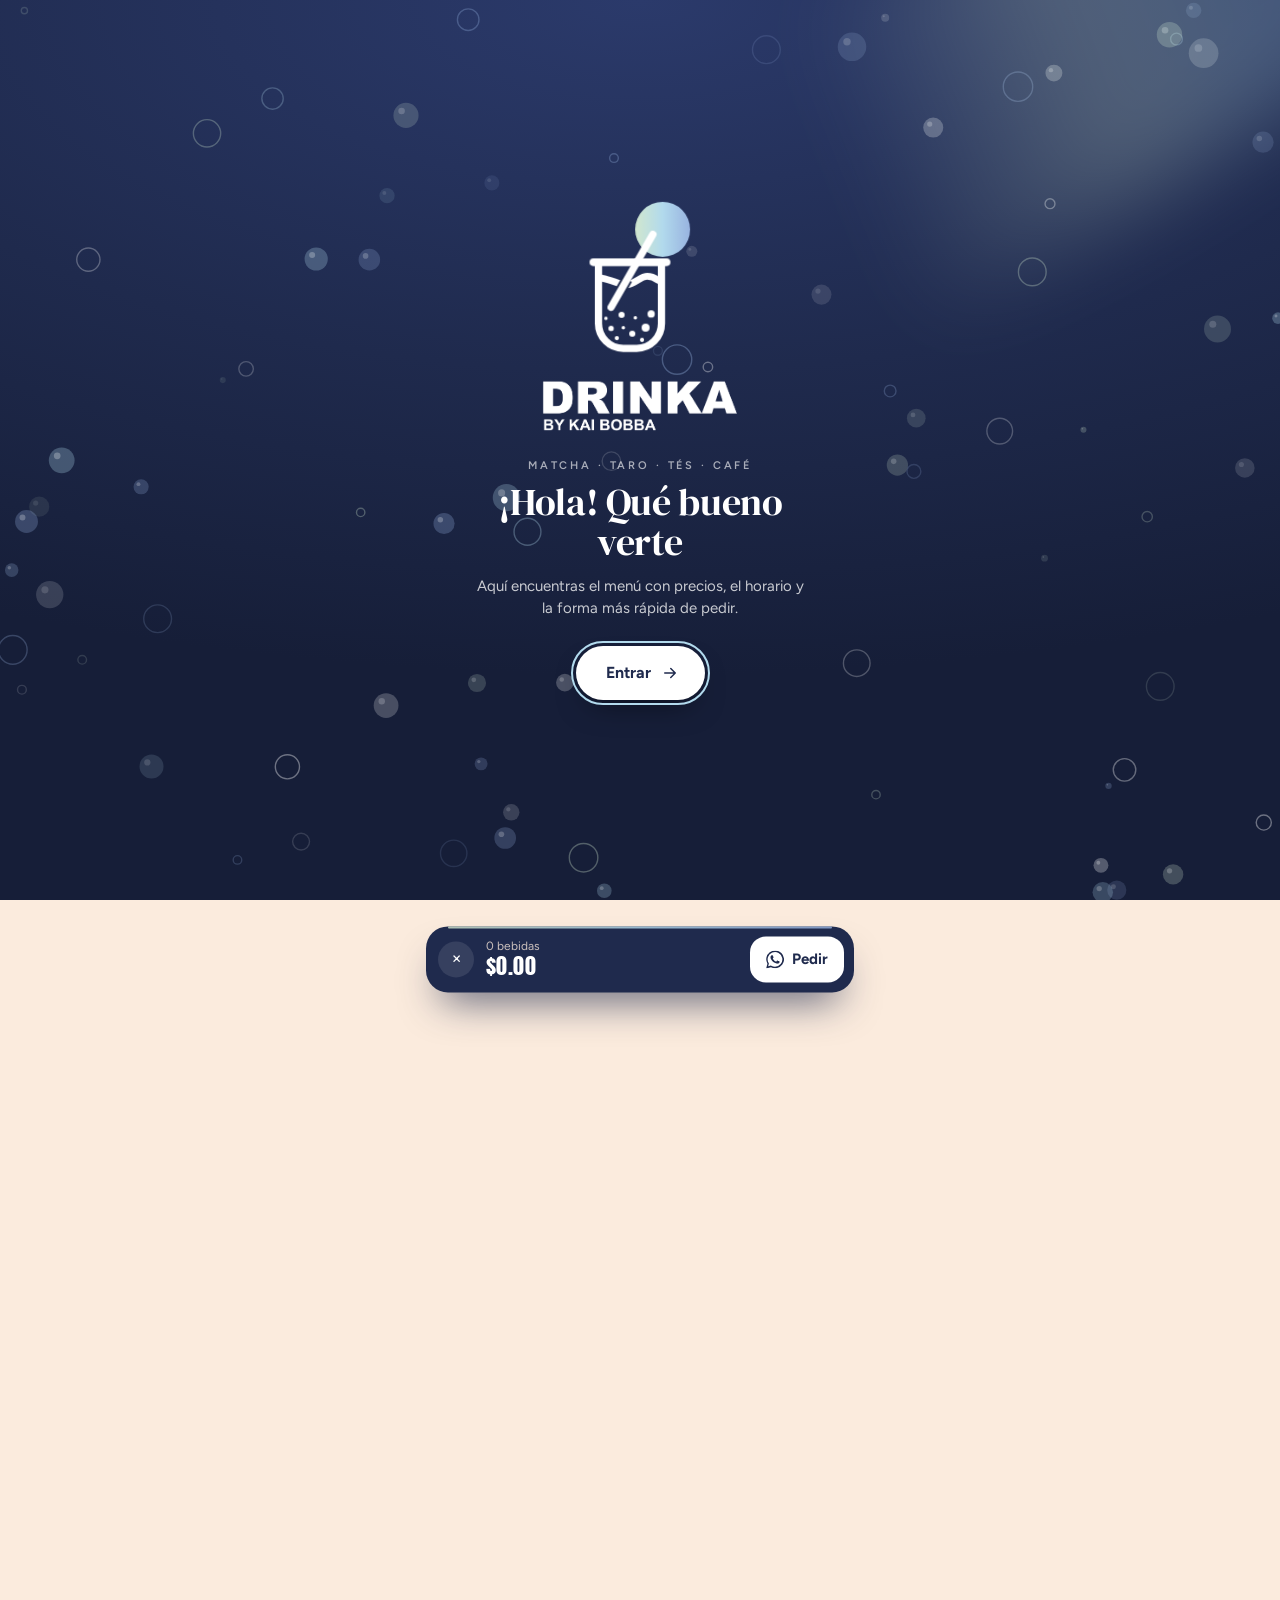
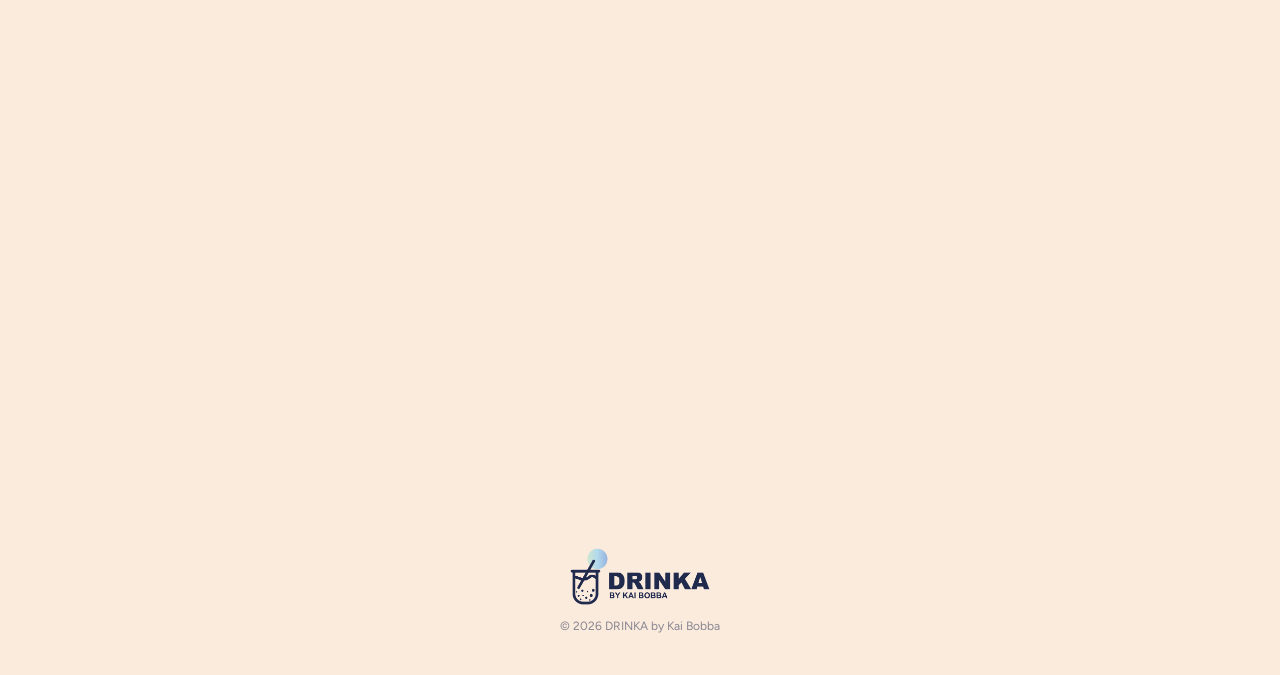
==== commit ac4830b2: "Menú real con precios y pedido por WhatsApp Reemplaza Arma tu Drinka por el menú de Matcha, Taro, Té" ====
--- a/index.html
+++ b/index.html
@@ -4,11 +4,11 @@
 <meta charset="utf-8">
 <meta name="viewport" content="width=device-width, initial-scale=1, viewport-fit=cover">
 <title>DRINKA by Kai Bobba</title>
-<meta name="description" content="DRINKA by Kai Bobba · Bubble tea. Pide por WhatsApp, mira el menú, horarios y cómo llegar.">
+<meta name="description" content="DRINKA by Kai Bobba · Matcha, taro, tés y café. Mira el menú con precios, pide por WhatsApp y encuentra nuestro horario.">
 <meta name="theme-color" content="#1F2A4D">
 <meta property="og:type" content="website">
 <meta property="og:title" content="DRINKA by Kai Bobba">
-<meta property="og:description" content="Bubble tea · Pide por WhatsApp, menú, horarios y ubicación.">
+<meta property="og:description" content="Un día tranquilo empieza con… Menú, pedidos por WhatsApp, horario y ubicación.">
 <meta property="og:url" content="https://elohim-desing-ec.github.io/links-drinka/">
 <meta property="og:image" content="https://elohim-desing-ec.github.io/links-drinka/assets/og.png">
 <meta property="og:image:width" content="1200">
@@ -18,7 +18,7 @@
 <link rel="apple-touch-icon" href="assets/apple-touch-icon.png">
 <link rel="preconnect" href="https://fonts.googleapis.com">
 <link rel="preconnect" href="https://fonts.gstatic.com" crossorigin>
-<link href="https://fonts.googleapis.com/css2?family=DM+Serif+Display&family=Figtree:wght@400;500;600;700&display=swap" rel="stylesheet">
+<link href="https://fonts.googleapis.com/css2?family=Anton&family=DM+Serif+Display&family=Figtree:wght@400;500;600;700;800&display=swap" rel="stylesheet">
 <link rel="stylesheet" href="styles.css">
 <script>document.documentElement.classList.add("js")</script>
 <noscript><style>.welcome{display:none}</style></noscript>
@@ -79,9 +79,9 @@
     </svg>
 
     <img class="welcome__wordmark" src="assets/wordmark-blanco.png" alt="DRINKA by Kai Bobba" width="900" height="240">
-    <p class="welcome__eyebrow">Bubble tea</p>
+    <p class="welcome__eyebrow">Matcha · Taro · Tés · Café</p>
     <h2 class="welcome__title" id="w-title">¡Hola! Qué bueno verte</h2>
-    <p class="welcome__text">Aquí encuentras el menú, el horario y la forma más rápida de pedir.</p>
+    <p class="welcome__text">Aquí encuentras el menú con precios, el horario y la forma más rápida de pedir.</p>
     <button class="welcome__btn" id="enter" type="button">Entrar <svg aria-hidden="true"><use href="#i-arrow"/></svg></button>
   </div>
 </div>
@@ -94,7 +94,7 @@
     <div class="hero__beam" aria-hidden="true"></div>
 
     <h1 class="hero__logo reveal" style="--i:0"><img src="assets/logo-blanco.png" alt="DRINKA by Kai Bobba" width="1100" height="442"></h1>
-    <p class="hero__tagline reveal" style="--i:1">Bubble tea para cualquier momento del día.</p>
+    <p class="hero__tagline reveal" style="--i:1">Un día tranquilo empieza con…</p>
     <p class="status reveal" id="status" style="--i:2"><span class="status__dot" aria-hidden="true"></span><span id="status-text">Revisando horario…</span></p>
 
     <!-- Redes conectadas a la perla, con pulsos de luz -->
@@ -113,7 +113,7 @@
         </defs>
         <g class="hub__base">
           <path data-line="instagram" d="M60,40 H92 L116,64 H138"/>
-          <path data-line="facebook" d="M60,120 H92 L116,96 H138"/>
+          <path data-line="mapa" d="M60,120 H92 L116,96 H138"/>
           <path data-line="tiktok" d="M280,40 H248 L224,64 H202"/>
           <path data-line="whatsapp" d="M280,120 H248 L224,96 H202"/>
           <path d="M0,80 H138"/>
@@ -143,12 +143,12 @@
       </svg>
 
       <a class="hub__tile reveal-pop" style="--x:36;--y:40;--i:3" data-link="instagram" target="_blank" rel="noopener" aria-label="Instagram"><svg aria-hidden="true"><use href="#i-ig"/></svg></a>
-      <a class="hub__tile reveal-pop" style="--x:36;--y:120;--i:4" data-link="facebook" target="_blank" rel="noopener" aria-label="Facebook"><svg aria-hidden="true"><use href="#i-fb"/></svg></a>
+      <a class="hub__tile reveal-pop" style="--x:36;--y:120;--i:4" data-link="mapa" target="_blank" rel="noopener" aria-label="Ubicación en el mapa"><svg aria-hidden="true"><use href="#i-pin"/></svg></a>
       <a class="hub__tile reveal-pop" style="--x:304;--y:40;--i:5" data-link="tiktok" target="_blank" rel="noopener" aria-label="TikTok"><svg aria-hidden="true"><use href="#i-tt"/></svg></a>
       <a class="hub__tile reveal-pop" style="--x:304;--y:120;--i:6" data-link="whatsapp" target="_blank" rel="noopener" aria-label="WhatsApp"><svg aria-hidden="true"><use href="#i-wa"/></svg></a>
       <div class="hub__chip reveal-pop" style="--x:170;--y:80;--i:2" aria-hidden="true"><span class="hub__perla"></span></div>
     </nav>
-    <p class="hub__caption reveal" style="--i:5">Síguenos y escríbenos</p>
+    <p class="hub__caption reveal" style="--i:5">Síguenos · @drinka.ec</p>
   </header>
 
   <!-- ============ ENLACES ============ -->
@@ -158,9 +158,9 @@
       <span class="btn__label">Haz tu pedido<small>Escríbenos por WhatsApp</small></span>
       <svg class="btn__arrow" aria-hidden="true"><use href="#i-chev"/></svg>
     </a>
-    <a class="btn reveal" style="--i:5" data-link="menu" target="_blank" rel="noopener">
+    <a class="btn reveal" style="--i:5" href="#menu">
       <span class="btn__icon"><svg aria-hidden="true"><use href="#i-cup"/></svg></span>
-      <span class="btn__label">Ver el menú<small>Todas nuestras bebidas y toppings</small></span>
+      <span class="btn__label">Ver el menú<small>Matcha, taro, tés y café con precios</small></span>
       <svg class="btn__arrow" aria-hidden="true"><use href="#i-chev"/></svg>
     </a>
     <a class="btn reveal" style="--i:6" data-link="delivery" target="_blank" rel="noopener">
@@ -180,74 +180,13 @@
     </a>
   </nav>
 
-  <!-- ============ ARMA TU DRINKA ============ -->
-  <section class="card builder reveal" id="builder" aria-labelledby="b-title">
-    <p class="eyebrow">Interactivo</p>
-    <h2 id="b-title">Arma tu Drinka</h2>
-
-    <div class="builder__top">
-      <div class="builder__cup" id="cup-wrap">
-        <svg class="cup" id="cup" viewBox="0 0 140 180" aria-hidden="true">
-          <defs>
-            <clipPath id="cup-clip"><path d="M35,52 L42.5,155 Q43.5,166 54,166 H86 Q96.5,166 97.5,155 L105,52 Z"/></clipPath>
-          </defs>
-          <circle cx="70" cy="104" r="60" fill="url(#g-perla)"/>
-          <path d="M35,52 L42.5,155 Q43.5,166 54,166 H86 Q96.5,166 97.5,155 L105,52 Z" fill="rgba(255,255,255,.78)"/>
-          <line x1="100" y1="6" x2="66" y2="150" stroke="#1F2A4D" stroke-width="8" stroke-linecap="round"/>
-          <g clip-path="url(#cup-clip)">
-            <path class="cup__liquid cup__wave cup__wave--back" d="M0,76 q17.5,-8 35,0 t35,0 t35,0 t35,0 t35,0 t35,0 t35,0 t35,0 V180 H0 Z"/>
-            <path class="cup__liquid cup__wave" d="M0,82 q17.5,-8 35,0 t35,0 t35,0 t35,0 t35,0 t35,0 t35,0 t35,0 V180 H0 Z"/>
-            <g class="cup__top" data-forma="jelly" fill="rgba(255,255,255,.5)" stroke="rgba(255,255,255,.85)" stroke-width="1">
-              <rect style="--d:0" x="48" y="94" width="8" height="8" rx="2" transform="rotate(14 52 98)"/>
-              <rect style="--d:1" x="62" y="100" width="8" height="8" rx="2" transform="rotate(-10 66 104)"/>
-              <rect style="--d:2" x="78" y="92" width="8" height="8" rx="2" transform="rotate(22 82 96)"/>
-              <rect style="--d:3" x="88" y="103" width="7" height="7" rx="2" transform="rotate(-18 91 106)"/>
-            </g>
-            <g class="cup__top" data-forma="pop" fill="rgba(255,255,255,.55)" stroke="rgba(255,255,255,.95)" stroke-width="1">
-              <circle style="--d:0" cx="53" cy="122" r="4.6"/>
-              <circle style="--d:1" cx="67" cy="116" r="4.6"/>
-              <circle style="--d:2" cx="81" cy="124" r="4.6"/>
-              <circle style="--d:3" cx="91" cy="114" r="4.2"/>
-              <circle style="--d:4" cx="74" cy="130" r="4.2"/>
-            </g>
-            <g class="cup__top" data-forma="perla" fill="#1F2A4D">
-              <circle style="--d:0" cx="52" cy="158" r="5.6"/>
-              <circle style="--d:1" cx="64" cy="160" r="5.6"/>
-              <circle style="--d:2" cx="76" cy="159" r="5.6"/>
-              <circle style="--d:3" cx="88" cy="157" r="5.6"/>
-              <circle style="--d:4" cx="57" cy="148" r="5.4"/>
-              <circle style="--d:5" cx="70" cy="149" r="5.6"/>
-              <circle style="--d:6" cx="83" cy="147" r="5.4"/>
-              <circle style="--d:7" cx="63" cy="138" r="5"/>
-              <circle style="--d:8" cx="77" cy="137" r="5"/>
-            </g>
-          </g>
-          <path d="M44,64 L49,140" stroke="rgba(255,255,255,.6)" stroke-width="4" stroke-linecap="round"/>
-          <path d="M35,52 L42.5,155 Q43.5,166 54,166 H86 Q96.5,166 97.5,155 L105,52" fill="none" stroke="#1F2A4D" stroke-width="3.5" stroke-linejoin="round"/>
-          <rect x="28" y="44" width="84" height="10" rx="5" fill="#1F2A4D"/>
-        </svg>
-      </div>
-      <div class="builder__summary" aria-live="polite">
-        <p class="builder__line" id="b-line">Línea</p>
-        <p class="builder__name" id="b-name">Sabor</p>
-        <p class="builder__desc" id="b-desc">Tamaño · Toppings</p>
-      </div>
-    </div>
-
-    <fieldset class="opt">
-      <legend>Sabor</legend>
-      <div class="chips" id="b-sabor"></div>
-    </fieldset>
-    <fieldset class="opt">
-      <legend>Tamaño</legend>
-      <div class="seg" id="b-tam"><span class="seg__thumb" aria-hidden="true"></span></div>
-    </fieldset>
-    <fieldset class="opt">
-      <legend>Toppings</legend>
-      <div class="chips" id="b-top"></div>
-    </fieldset>
-
-    <a class="btn-cta" id="b-cta" href="#" target="_blank" rel="noopener"><svg aria-hidden="true"><use href="#i-wa"/></svg>Pedir este por WhatsApp</a>
+  <!-- ============ MENÚ + PEDIDO ============ -->
+  <section class="card menu reveal" id="menu" aria-labelledby="m-title">
+    <p class="eyebrow">Un día tranquilo empieza con…</p>
+    <h2 id="m-title">Nuestro menú</h2>
+    <div class="tabs" id="m-tabs" role="tablist" aria-label="Categorías del menú"></div>
+    <div class="menu__panel" id="m-panel" role="tabpanel"></div>
+    <p class="menu__hint">Toca <b>+</b> para armar tu pedido y envíalo por WhatsApp.</p>
   </section>
 
   <!-- ============ HORARIO ============ -->
@@ -271,6 +210,16 @@
   </footer>
 </main>
 
+<!-- Barra del pedido -->
+<div class="cart" id="cart" aria-label="Tu pedido">
+  <button class="cart__clear" id="cart-clear" type="button" aria-label="Vaciar pedido">×</button>
+  <div class="cart__info">
+    <span class="cart__count" id="cart-count">0 bebidas</span>
+    <span class="cart__total" id="cart-total">$0.00</span>
+  </div>
+  <a class="cart__go" id="cart-go" href="#" target="_blank" rel="noopener"><svg aria-hidden="true"><use href="#i-wa"/></svg>Pedir</a>
+</div>
+
 <div class="toast" id="toast" role="status" aria-live="polite"></div>
 
 <script src="script.js"></script>
--- a/styles.css
+++ b/styles.css
@@ -19,7 +19,6 @@
   --taro: #9E86D6;
   --mango: #F4C24F;
   --maracuya: #EE8A34;
-  --flavor: var(--taro);
 
   --ink: var(--navy);
   --ink-2: rgba(31, 42, 77, .74);
@@ -35,7 +34,7 @@
 }
 
 * { box-sizing: border-box; }
-html { -webkit-text-size-adjust: 100%; }
+html { -webkit-text-size-adjust: 100%; scroll-behavior: smooth; }
 body {
   margin: 0;
   min-height: 100svh;
@@ -440,8 +439,7 @@
   animation: ripple .65s ease-out forwards;
   pointer-events: none;
 }
-.btn--featured .ripple,
-.btn-cta .ripple { background: rgba(255, 255, 255, .22); }
+.btn--featured .ripple { background: rgba(255, 255, 255, .22); }
 @keyframes ripple { to { transform: scale(1); opacity: 0; } }
 
 /* --- Tarjetas --- */
@@ -463,138 +461,186 @@
   margin-bottom: 6px;
 }
 
-/* --- Arma tu Drinka --- */
-.builder__top {
-  display: grid;
-  grid-template-columns: 116px 1fr;
-  align-items: center;
-  gap: 16px;
-  margin: 14px 0 4px;
-}
-.builder__cup { transform-origin: 50% 92%; }
-.builder__cup.is-shake { animation: shake .6s var(--ease-out); }
-@keyframes shake {
-  20% { transform: rotate(-6deg); }
-  45% { transform: rotate(5deg); }
-  70% { transform: rotate(-2deg); }
-}
-.cup { width: 116px; height: auto; overflow: visible; transform-origin: 50% 92%; transition: transform .45s var(--ease-spring); }
-.builder[data-size="0"] .cup { transform: scale(.86); }
-
-.cup__liquid { fill: var(--flavor); transition: fill .5s ease; }
-.cup__wave { animation: wave 2.6s linear infinite; }
-.cup__wave--back { opacity: .5; animation-duration: 3.8s; animation-direction: reverse; }
-@keyframes wave { to { transform: translateX(-70px); } }
-
-.cup__top { opacity: 0; transform: translateY(-40px); transition: opacity .3s, transform .6s var(--ease-spring); }
-.cup__top.is-on { opacity: 1; transform: none; }
-.cup__top > * { transform-box: fill-box; transform-origin: center; animation: bob 2.4s ease-in-out infinite; animation-delay: calc(var(--d) * -.35s); }
-@keyframes bob { 50% { translate: 0 -2.5px; } }
-
-.builder__line {
-  font-size: 11px;
-  font-weight: 600;
-  letter-spacing: .16em;
-  text-transform: uppercase;
-  color: var(--ink-3);
-}
-.builder__name { margin: 4px 0 6px; font: 400 34px/1 var(--serif); letter-spacing: -.01em; }
-.builder__desc { font-size: 14px; color: var(--ink-2); }
-
-.opt { min-width: 0; margin: 18px 0 0; padding: 0; border: 0; }
-.opt legend { margin-bottom: 8px; padding: 0; font-size: 13px; font-weight: 600; }
-
-.chips { display: flex; flex-wrap: wrap; gap: 8px; }
-.chip {
-  position: relative;
+/* --- Menú --- */
+.menu { padding: 22px 0 20px; overflow: hidden; scroll-margin-top: 16px; }
+.menu > .eyebrow,
+.menu > h2,
+.menu__hint { margin-left: 20px; margin-right: 20px; }
+
+.tabs {
+  display: flex;
+  gap: 8px;
+  margin-top: 16px;
+  padding: 2px 20px 4px;
+  overflow-x: auto;
+  scrollbar-width: none;
+}
+.tabs::-webkit-scrollbar { display: none; }
+.tab {
+  flex: none;
   display: inline-flex;
   align-items: center;
   gap: 8px;
-  padding: 9px 14px;
+  padding: 9px 16px 9px 13px;
+  border: 0;
   border-radius: 999px;
   background: var(--cream);
   font-size: 14px;
-  font-weight: 500;
+  font-weight: 600;
   cursor: pointer;
-  user-select: none;
   transition: background .2s, color .2s, transform .25s var(--ease-spring);
 }
-.chip input { position: absolute; inset: 0; margin: 0; opacity: 0; cursor: pointer; }
-.chip:active { transform: scale(.94); }
-.chip.is-on { background: var(--navy); color: var(--white); }
-.chip:has(input:focus-visible) { outline: 2px solid var(--navy); outline-offset: 2px; }
-.chip__dot { width: 12px; height: 12px; border-radius: 50%; background: var(--c); box-shadow: inset 0 0 0 1px rgba(0, 0, 0, .08); }
-.chip.is-on .chip__dot { box-shadow: 0 0 0 2px var(--navy), 0 0 0 3.5px rgba(255, 255, 255, .85); }
-.chip__mark {
+.tab::before { content: ""; width: 10px; height: 10px; border-radius: 50%; background: var(--c); }
+.tab[aria-selected="true"] { background: var(--navy); color: var(--white); }
+.tab[aria-selected="true"]::before { box-shadow: 0 0 0 2px var(--navy), 0 0 0 3.5px rgba(255, 255, 255, .85); }
+.tab:active { transform: scale(.95); }
+
+.menu__panel { margin-top: 14px; }
+.menu__panel > * { animation: rise .5s var(--ease-out) both; }
+.menu__panel > :nth-child(2) { animation-delay: 60ms; }
+.menu__panel > :nth-child(3) { animation-delay: 120ms; }
+
+/* Franja de color de la línea (pares aprobados del manual) */
+.band {
+  padding: 14px 20px 11px;
+  background: var(--c);
+  color: var(--on);
+  font: 400 40px/1 "Anton", var(--sans);
+  letter-spacing: .01em;
+  text-transform: uppercase;
+}
+
+.feat {
+  display: grid;
+  grid-template-columns: 1fr 120px;
+  align-items: center;
+  gap: 10px;
+  padding: 18px 20px 10px;
+}
+.feat__name { font-weight: 800; font-size: 24px; line-height: 1.1; letter-spacing: -.01em; }
+.feat__price {
+  display: inline-block;
+  margin-top: 10px;
+  padding: 3px 16px 2px;
+  border-radius: 999px;
+  background: var(--navy);
+  color: var(--white);
+  font: 400 26px/1.25 "Anton", var(--sans);
+  letter-spacing: .02em;
+}
+.feat__fav { margin-top: 8px; font-size: 13px; color: var(--ink-2); }
+.feat__fav::before { content: "★ "; color: var(--mango); }
+.feat .qty { margin-top: 12px; }
+.feat__cup svg { width: 120px; height: auto; overflow: visible; animation: cupIn .7s var(--ease-spring) both; }
+@keyframes cupIn { from { opacity: 0; transform: translateY(16px) rotate(6deg) scale(.9); } }
+
+.items { margin: 6px 20px 0; padding: 0; list-style: none; }
+.item {
+  display: grid;
+  grid-template-columns: 28px 1fr auto auto;
+  align-items: center;
+  gap: 12px;
+  min-height: 56px;
+  padding: 8px 0;
+  border-top: 1px solid var(--line);
+}
+.item__cup svg { width: 28px; height: auto; overflow: visible; }
+.item__name { font-size: 15px; font-weight: 500; line-height: 1.25; }
+.item__price { font-size: 15px; font-weight: 700; font-variant-numeric: tabular-nums; }
+
+/* Cantidad */
+.qty { display: inline-flex; align-items: center; gap: 2px; padding: 3px; border-radius: 999px; background: var(--cream); }
+.qty[data-n="0"] { background: transparent; }
+.qty[data-n="0"] .qty__minus,
+.qty[data-n="0"] .qty__n { display: none; }
+.qty__btn {
   display: grid;
   place-items: center;
-  width: 16px;
-  height: 16px;
+  width: 32px;
+  height: 32px;
+  border: 0;
   border-radius: 50%;
-  border: 1.5px solid currentColor;
-  font-size: 11px;
+  background: var(--navy);
+  color: var(--white);
+  font-size: 19px;
+  font-weight: 600;
   line-height: 1;
-}
-.chip__mark::before { content: "+"; font-weight: 700; }
-.chip.is-on .chip__mark { background: var(--white); border-color: var(--white); color: var(--navy); }
-.chip.is-on .chip__mark::before { content: "✓"; }
-
-.seg {
-  --n: 2;
-  --k: 0;
-  position: relative;
-  display: grid;
-  grid-template-columns: repeat(var(--n), 1fr);
-  padding: 4px;
-  border-radius: 14px;
-  background: var(--cream);
-}
-.seg__thumb {
+  cursor: pointer;
+  transition: transform .2s var(--ease-spring);
+}
+.qty__minus { background: var(--white); color: var(--navy); }
+.qty__btn:active { transform: scale(.86); }
+.qty__n { min-width: 22px; text-align: center; font-size: 14px; font-weight: 700; }
+.qty.is-bump .qty__n { animation: bump .3s var(--ease-spring); }
+@keyframes bump { 50% { transform: scale(1.3); } }
+
+.ice { transform-box: fill-box; transform-origin: center; animation: bob 3s ease-in-out infinite; }
+@keyframes bob { 50% { translate: 0 -2.5px; } }
+
+.menu__hint { margin-top: 14px; font-size: 13px; color: var(--ink-3); text-align: center; }
+
+/* --- Barra de pedido --- */
+.cart {
+  position: fixed;
+  left: 50%;
+  bottom: calc(14px + env(safe-area-inset-bottom));
+  z-index: 40;
+  display: flex;
+  align-items: center;
+  gap: 12px;
+  width: min(428px, calc(100% - 24px));
+  padding: 10px 10px 10px 12px;
+  border-radius: 22px;
+  background: var(--navy);
+  color: var(--white);
+  box-shadow: 0 22px 40px -16px rgba(31, 42, 77, .8);
+  translate: -50% 160%;
+  transition: translate .5s var(--ease-spring);
+}
+.cart.is-on { translate: -50% 0; }
+.cart::before {
+  content: "";
   position: absolute;
-  top: 4px;
-  bottom: 4px;
-  left: 4px;
-  width: calc((100% - 8px) / var(--n));
-  border-radius: 10px;
-  background: var(--navy);
-  transform: translateX(calc(var(--k) * 100%));
-  transition: transform .4s var(--ease-spring);
-}
-.seg label {
-  position: relative;
-  padding: 9px 6px;
-  border-radius: 10px;
-  text-align: center;
-  font-size: 14px;
-  font-weight: 600;
+  top: 0;
+  left: 22px;
+  right: 22px;
+  height: 2px;
+  border-radius: 2px;
+  background: var(--perla);
+  opacity: .8;
+}
+.cart__clear {
+  flex: none;
+  width: 36px;
+  height: 36px;
+  border: 0;
+  border-radius: 50%;
+  background: rgba(255, 255, 255, .1);
+  color: var(--white);
+  font-size: 18px;
   cursor: pointer;
-  transition: color .25s;
-}
-.seg label.is-on { color: var(--white); }
-.seg input { position: absolute; opacity: 0; pointer-events: none; }
-.seg label:has(input:focus-visible) { outline: 2px solid var(--navy); outline-offset: 2px; }
-
-.btn-cta {
-  position: relative;
-  overflow: hidden;
-  isolation: isolate;
-  display: flex;
-  align-items: center;
-  justify-content: center;
-  gap: 10px;
-  margin-top: 22px;
-  padding: 15px 18px;
+}
+.cart__info { flex: 1; display: grid; line-height: 1.2; }
+.cart__count { font-size: 12px; color: rgba(251, 235, 221, .78); }
+.cart__total { font: 400 22px/1.15 "Anton", var(--sans); letter-spacing: .02em; transform-origin: left center; }
+.cart.is-bump .cart__total { animation: bump .35s var(--ease-spring); }
+.cart__go {
+  flex: none;
+  display: inline-flex;
+  align-items: center;
+  gap: 8px;
+  padding: 12px 16px;
   border-radius: 16px;
-  background: var(--navy);
-  color: var(--white);
-  font-weight: 600;
-  font-size: 16px;
-  box-shadow: 0 16px 30px -18px rgba(31, 42, 77, .8);
-  transition: transform .25s var(--ease-out);
-}
-.btn-cta svg { width: 20px; height: 20px; }
-.btn-cta:hover { transform: translateY(-2px); }
-.btn-cta:active { transform: scale(.98); }
+  background: var(--white);
+  color: var(--navy);
+  font-size: 15px;
+  font-weight: 700;
+  transition: transform .2s var(--ease-out);
+}
+.cart__go svg { width: 18px; height: 18px; }
+.cart__go:active { transform: scale(.96); }
+body.has-cart .page { padding-bottom: calc(110px + env(safe-area-inset-bottom)); }
+body.has-cart .toast { bottom: calc(96px + env(safe-area-inset-bottom)); }
 
 /* --- Horario --- */
 .card__head { display: flex; align-items: center; justify-content: space-between; gap: 12px; }
@@ -719,6 +765,7 @@
    MOVIMIENTO REDUCIDO
    ========================================================= */
 @media (prefers-reduced-motion: reduce) {
+  html { scroll-behavior: auto; }
   *, *::before, *::after {
     animation-duration: .001ms !important;
     animation-delay: 0s !important;
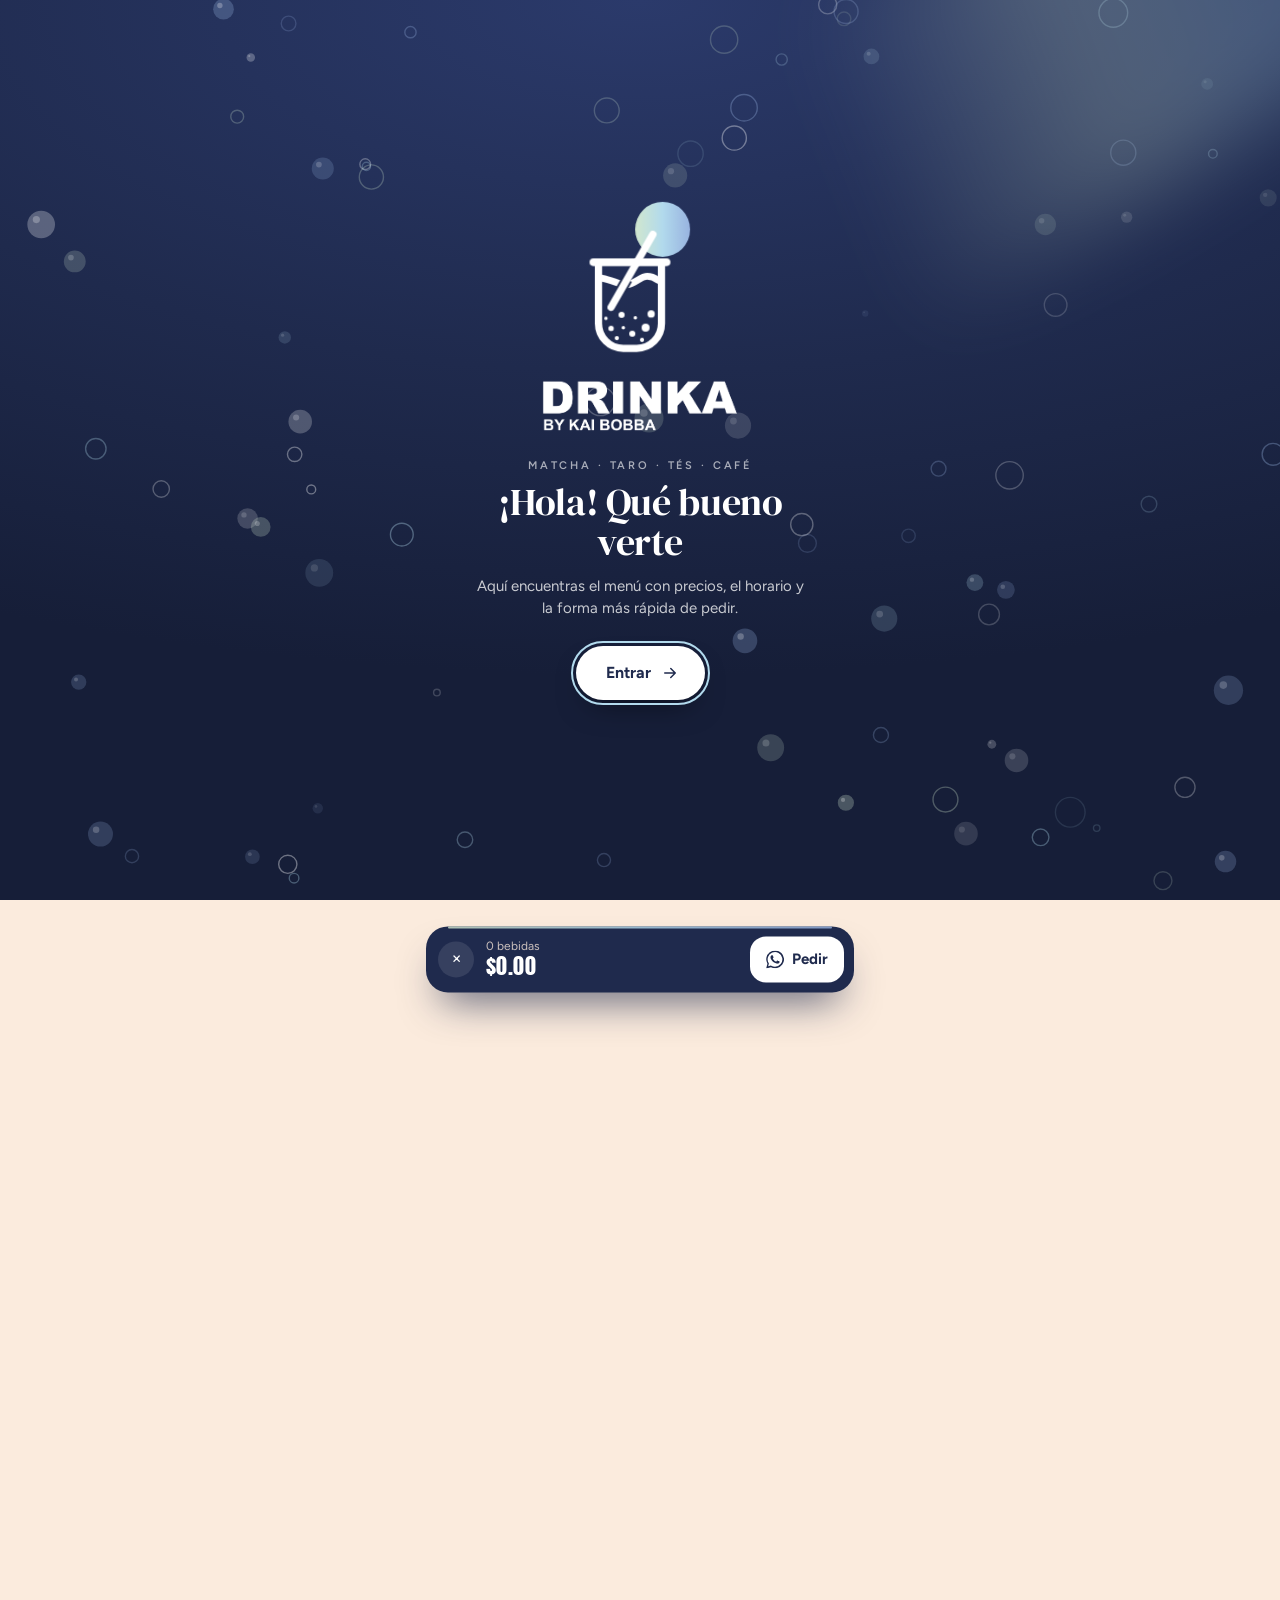
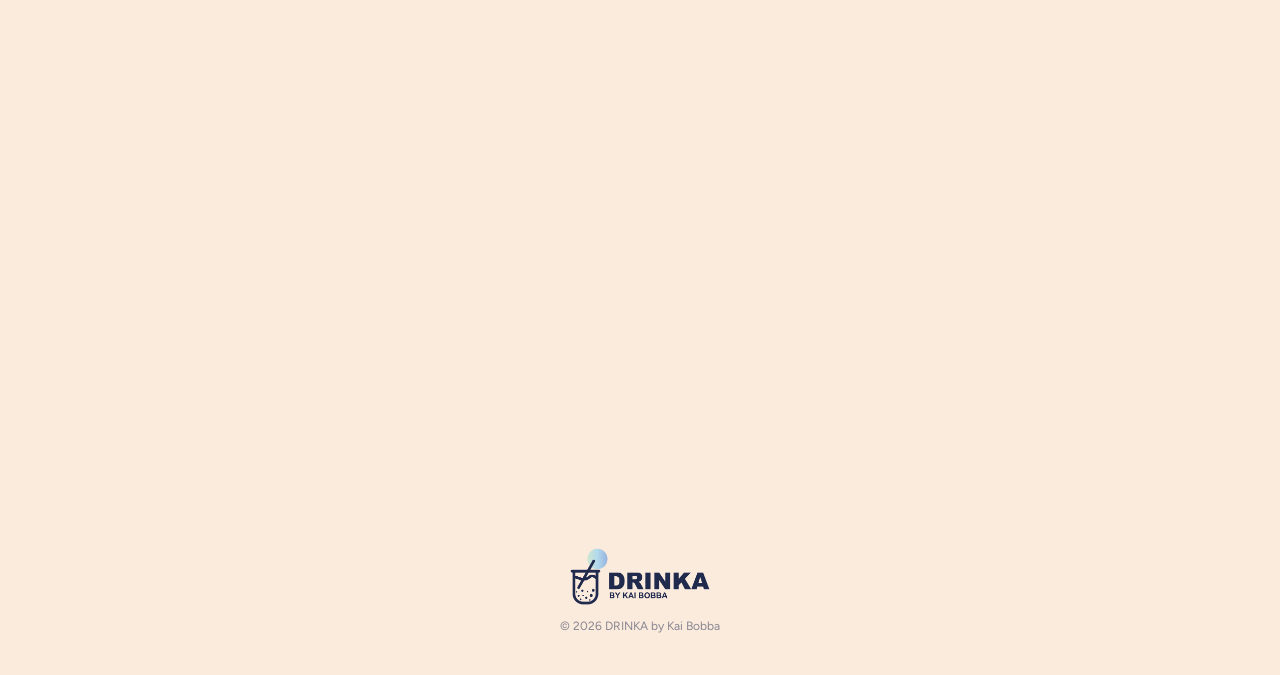
==== commit 43656494: "Página 404, contacto real y correcciones - 404 con vaso interactivo y enlaces para continuar - Whats" ====
--- a/index.html
+++ b/index.html
@@ -170,7 +170,7 @@
     </a>
     <a class="btn reveal" style="--i:7" data-link="mapa" target="_blank" rel="noopener">
       <span class="btn__icon"><svg aria-hidden="true"><use href="#i-pin"/></svg></span>
-      <span class="btn__label">Cómo llegar<small data-text="direccion">Dirección del local</small></span>
+      <span class="btn__label">Cómo llegar<small data-text="direccion">Abrir en Google Maps</small></span>
       <svg class="btn__arrow" aria-hidden="true"><use href="#i-chev"/></svg>
     </a>
     <a class="btn reveal" style="--i:8" data-link="promos" target="_blank" rel="noopener">
--- a/styles.css
+++ b/styles.css
@@ -48,6 +48,7 @@
 a { color: inherit; text-decoration: none; -webkit-tap-highlight-color: transparent; }
 button { font: inherit; color: inherit; -webkit-tap-highlight-color: transparent; }
 h1, h2, p { margin: 0; }
+[hidden] { display: none !important; } /* gana a display:grid de .btn y .hub__tile */
 :focus-visible { outline: 2px solid var(--navy); outline-offset: 3px; }
 
 .sprite { position: absolute; width: 0; height: 0; overflow: hidden; }
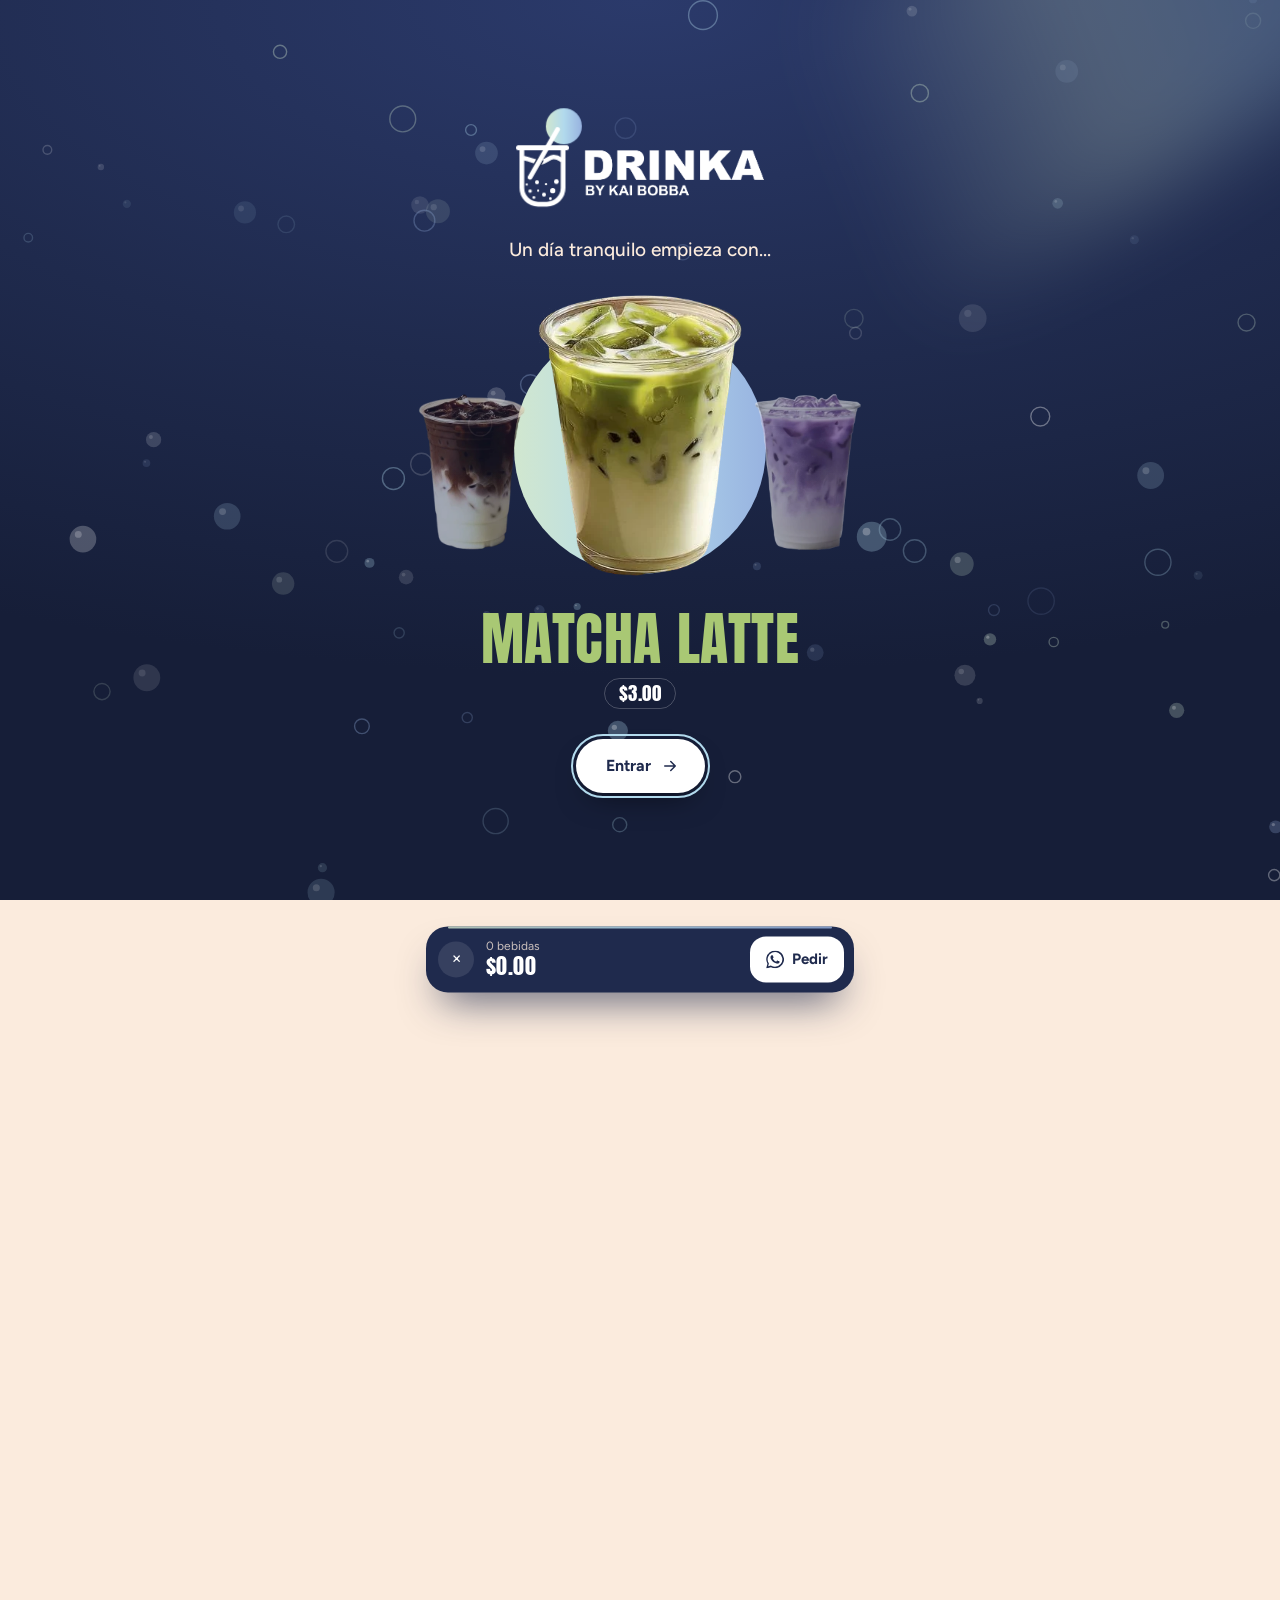
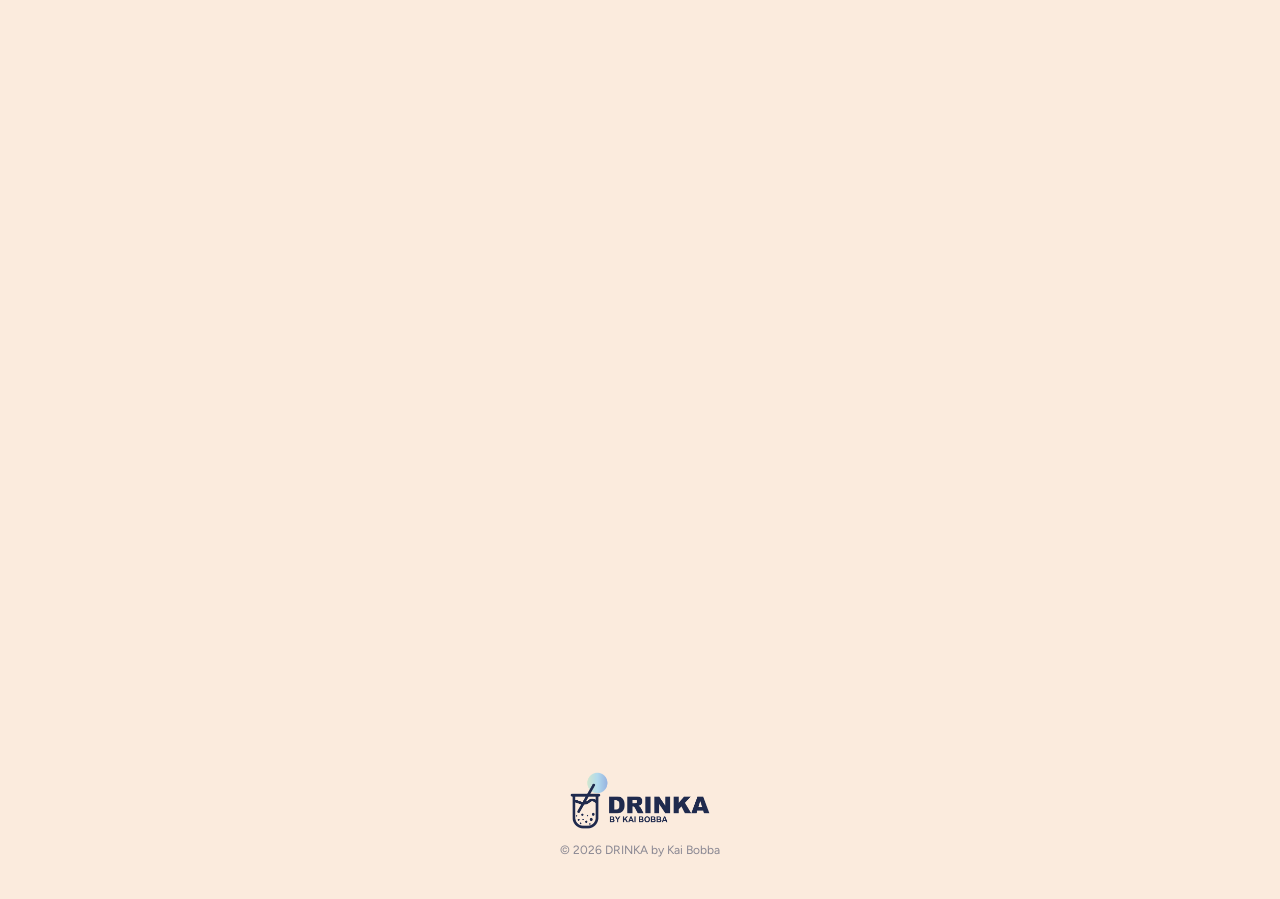
==== commit 9a8d036b: "Intro nueva y fotos de las 18 bebidas - Bienvenida con las bebidas recomendadas, foto, precio y desl" ====
--- a/index.html
+++ b/index.html
@@ -10,7 +10,7 @@
 <meta property="og:title" content="DRINKA by Kai Bobba">
 <meta property="og:description" content="Un día tranquilo empieza con… Menú, pedidos por WhatsApp, horario y ubicación.">
 <meta property="og:url" content="https://elohim-desing-ec.github.io/links-drinka/">
-<meta property="og:image" content="https://elohim-desing-ec.github.io/links-drinka/assets/og.png">
+<meta property="og:image" content="https://elohim-desing-ec.github.io/links-drinka/assets/og.png?v=2">
 <meta property="og:image:width" content="1200">
 <meta property="og:image:height" content="630">
 <meta name="twitter:card" content="summary_large_image">
@@ -18,7 +18,7 @@
 <link rel="apple-touch-icon" href="assets/apple-touch-icon.png">
 <link rel="preconnect" href="https://fonts.googleapis.com">
 <link rel="preconnect" href="https://fonts.gstatic.com" crossorigin>
-<link href="https://fonts.googleapis.com/css2?family=Anton&family=DM+Serif+Display&family=Figtree:wght@400;500;600;700;800&display=swap" rel="stylesheet">
+<link href="https://fonts.googleapis.com/css2?family=Anton&family=Figtree:wght@400;500;600;700;800&display=swap" rel="stylesheet">
 <link rel="stylesheet" href="styles.css">
 <script>document.documentElement.classList.add("js")</script>
 <noscript><style>.welcome{display:none}</style></noscript>
@@ -54,6 +54,7 @@
   <div class="welcome__beam" aria-hidden="true"></div>
 
   <div class="welcome__inner">
+    <div class="welcome__logo">
     <!-- Isotipo dibujado en SVG para poder animarlo -->
     <svg class="iso" id="iso" viewBox="0 0 545 805" aria-hidden="true">
       <circle class="iso__perla" cx="391" cy="154" r="144" fill="url(#g-perla)"/>
@@ -79,9 +80,15 @@
     </svg>
 
     <img class="welcome__wordmark" src="assets/wordmark-blanco.png" alt="DRINKA by Kai Bobba" width="900" height="240">
-    <p class="welcome__eyebrow">Matcha · Taro · Tés · Café</p>
-    <h2 class="welcome__title" id="w-title">¡Hola! Qué bueno verte</h2>
-    <p class="welcome__text">Aquí encuentras el menú con precios, el horario y la forma más rápida de pedir.</p>
+    </div>
+
+    <h2 class="welcome__lead" id="w-title">Un día tranquilo empieza con…</h2>
+    <!-- Las bebidas con favorito: true se cargan aquí desde script.js -->
+    <div class="showcase" id="showcase" role="group" aria-label="Bebidas recomendadas"></div>
+    <div class="pick" id="pick">
+      <p class="pick__name" id="pick-name"></p>
+      <p class="pick__price" id="pick-price"></p>
+    </div>
     <button class="welcome__btn" id="enter" type="button">Entrar <svg aria-hidden="true"><use href="#i-arrow"/></svg></button>
   </div>
 </div>
--- a/styles.css
+++ b/styles.css
@@ -25,7 +25,7 @@
   --ink-3: rgba(31, 42, 77, .52);
   --line: rgba(31, 42, 77, .1);
 
-  --serif: "DM Serif Display", Georgia, "Times New Roman", serif;
+  --display: "Anton", "Arial Narrow", system-ui, sans-serif;
   --sans: "Figtree", system-ui, -apple-system, "Segoe UI", Roboto, sans-serif;
   --ease-out: cubic-bezier(.2, .8, .2, 1);
   --ease-spring: cubic-bezier(.34, 1.56, .64, 1);
@@ -99,19 +99,23 @@
   position: relative;
   display: grid;
   justify-items: center;
-  max-width: 340px;
+  width: 100%;
+  max-width: 420px;
   text-align: center;
 }
 
+/* Logo horizontal oficial: isotipo animado + logotipo */
+.welcome__logo { position: relative; width: clamp(180px, 29svh, 250px); aspect-ratio: 2000 / 805; }
+
 /* --- Isotipo animado --- */
-.iso { width: 104px; height: auto; overflow: visible; margin-bottom: 26px; }
+.iso { position: absolute; left: 0; top: 0; width: 27.25%; height: auto; overflow: visible; }
 .iso.is-pop .iso__perla { animation: perlaPop .5s var(--ease-spring) both; }
 
 .iso__rim { transform-box: fill-box; transform-origin: center; animation: rim .5s var(--ease-out) .1s both; }
 @keyframes rim { from { transform: scaleX(0); opacity: 0; } }
 
-.iso__draw { stroke-dasharray: 1; animation: draw .8s var(--ease-out) .3s both; }
-.iso__wave { animation-duration: .5s; animation-delay: .85s; }
+.iso__draw { stroke-dasharray: 1; animation: draw .6s var(--ease-out) .15s both; }
+.iso__wave { animation-duration: .4s; animation-delay: .4s; }
 @keyframes draw {
   0% { stroke-dashoffset: 1; opacity: 0; }
   6% { opacity: 1; }
@@ -121,7 +125,7 @@
 .iso__pearls circle {
   transform-box: fill-box;
   transform-origin: center;
-  animation: drop .75s var(--ease-spring) calc(1s + var(--d) * 55ms) both;
+  animation: drop .75s var(--ease-spring) calc(.45s + var(--d) * 35ms) both;
 }
 @keyframes drop {
   0% { transform: translateY(-330px) scale(.6); opacity: 0; }
@@ -129,48 +133,101 @@
   100% { transform: none; opacity: 1; }
 }
 
-.iso__straw { animation: straw .55s var(--ease-out) 1.25s both; }
+.iso__straw { animation: straw .5s var(--ease-out) .6s both; }
 @keyframes straw { from { transform: translate(110px, -190px); opacity: 0; } }
-.iso__gap { animation: fade .2s linear 1.75s both; }
+.iso__gap { animation: fade .2s linear 1.05s both; }
 @keyframes fade { from { opacity: 0; } }
 
 .iso__perla {
   transform-box: fill-box;
   transform-origin: center;
-  animation: pop .7s var(--ease-spring) 1.45s both, float 4.5s ease-in-out 2.3s infinite;
+  animation: pop .7s var(--ease-spring) .8s both, float 4.5s ease-in-out 1.6s infinite;
 }
 @keyframes pop { from { transform: scale(0); } }
 @keyframes float { 50% { transform: translateY(-12px); } }
 @keyframes perlaPop { 40% { transform: scale(1.25); } 100% { transform: scale(1.1); } }
 
-/* --- Texto de bienvenida --- */
-.welcome__wordmark { width: 196px; height: auto; animation: up .6s var(--ease-out) 1.6s both; }
-.welcome__eyebrow {
-  margin-top: 26px;
-  font-size: 11px;
-  font-weight: 600;
-  letter-spacing: .26em;
+/* --- Bienvenida: frase y bebidas --- */
+.welcome__wordmark {
+  position: absolute;
+  left: 27.65%;
+  top: 41.5%;
+  width: 72.35%;
+  height: auto;
+  animation: up .6s var(--ease-out) .5s both;
+}
+.welcome__lead {
+  margin-top: clamp(14px, 3.4svh, 30px);
+  color: var(--cream);
+  font: 500 clamp(16px, 4.8vw, 19px)/1.3 var(--sans);
+  animation: up .6s var(--ease-out) .65s both;
+}
+
+.showcase {
+  --h: clamp(150px, 34svh, 300px);
+  position: relative;
+  width: 100%;
+  height: var(--h);
+  margin-top: clamp(12px, 2.6svh, 24px);
+  touch-action: pan-y;
+  animation: up .6s var(--ease-out) .75s both;
+}
+/* La perla detrás del vaso, como en el menú impreso */
+.showcase::before {
+  content: "";
+  position: absolute;
+  left: 50%;
+  top: 54%;
+  width: calc(var(--h) * .84);
+  aspect-ratio: 1;
+  border-radius: 50%;
+  background: var(--perla);
+  translate: -50% -50%;
+}
+.show {
+  position: absolute;
+  left: 50%;
+  top: 0;
+  width: calc(var(--h) * .68);
+  height: 100%;
+  padding: 0;
+  border: 0;
+  background: none;
+  cursor: pointer;
+  translate: -50% 0;
+  transform-origin: 50% 75%;
+  transition: transform .75s var(--ease-out), opacity .5s, visibility .5s;
+}
+.show img { width: 100%; height: 100%; object-fit: contain; pointer-events: none; }
+.show[data-pos="centro"] { z-index: 2; }
+.show[data-pos="der"] { z-index: 1; opacity: .6; transform: translateX(calc(var(--h) * .56)) scale(.52); }
+.show[data-pos="izq"] { z-index: 1; opacity: .6; transform: translateX(calc(var(--h) * -.56)) scale(.52); }
+.show[data-pos="atras"] { opacity: 0; visibility: hidden; transform: scale(.3); }
+.show:focus-visible { outline-color: var(--celeste); }
+
+.pick { margin-top: clamp(10px, 2.2svh, 22px); animation: up .6s var(--ease-out) .85s both; }
+.pick__name {
+  color: var(--c, var(--cream));
+  font: 400 clamp(36px, min(13vw, 7.4svh), 58px)/1.15 var(--display);
+  letter-spacing: .01em;
   text-transform: uppercase;
-  color: rgba(255, 255, 255, .62);
-  animation: up .6s var(--ease-out) 1.72s both;
-}
-.welcome__title {
-  margin-top: 8px;
-  font: 400 clamp(30px, 8.6vw, 38px)/1.05 var(--serif);
-  letter-spacing: -.01em;
-  animation: up .6s var(--ease-out) 1.8s both;
-}
-.welcome__text {
-  margin-top: 12px;
-  font-size: 15px;
-  color: rgba(255, 255, 255, .76);
-  text-wrap: pretty;
-  animation: up .6s var(--ease-out) 1.88s both;
-}
+  white-space: nowrap;
+}
+.pick__price {
+  display: inline-block;
+  margin-top: 6px;
+  padding: 2px 14px 1px;
+  border: 1px solid rgba(255, 255, 255, .22);
+  border-radius: 999px;
+  font: 400 19px/1.35 var(--display);
+  letter-spacing: .03em;
+}
+.pick.is-swap .pick__name { animation: swap .45s var(--ease-out); }
+@keyframes swap { from { opacity: 0; translate: 0 10px; } }
 @keyframes up { from { opacity: 0; transform: translateY(14px); } }
 
 .welcome__btn {
-  margin-top: 26px;
+  margin-top: clamp(16px, 3.4svh, 30px);
   display: inline-flex;
   align-items: center;
   gap: 10px;
@@ -183,7 +240,7 @@
   font-size: 16px;
   cursor: pointer;
   box-shadow: 0 14px 30px -12px rgba(0, 0, 0, .55);
-  animation: up .6s var(--ease-out) 2s both, ring 2.4s ease-out 2.8s infinite;
+  animation: up .6s var(--ease-out) 1s both, ring 2.4s ease-out 1.8s infinite;
   transition: transform .25s var(--ease-spring);
 }
 .welcome__btn svg { width: 18px; height: 18px; transition: transform .25s var(--ease-out); }
@@ -194,6 +251,15 @@
 @keyframes ring {
   0% { box-shadow: 0 14px 30px -12px rgba(0, 0, 0, .55), 0 0 0 0 rgba(178, 218, 237, .55); }
   70%, 100% { box-shadow: 0 14px 30px -12px rgba(0, 0, 0, .55), 0 0 0 16px rgba(178, 218, 237, 0); }
+}
+
+/* Celular acostado: bebida a la izquierda, texto a la derecha */
+@media (max-height: 500px) and (min-width: 560px) {
+  .welcome__inner { grid-template-columns: 1fr 1fr; align-items: center; column-gap: 32px; max-width: 720px; }
+  .showcase { --h: min(76svh, 300px); grid-column: 1; grid-row: 1 / span 4; margin-top: 0; }
+  .welcome__logo { grid-column: 2; width: 180px; }
+  .welcome__lead, .pick, .welcome__btn { grid-column: 2; }
+  .pick__name { font-size: 40px; }
 }
 
 /* =========================================================
@@ -452,7 +518,7 @@
   border: 1px solid var(--line);
   box-shadow: 0 16px 32px -26px rgba(31, 42, 77, .5);
 }
-.card h2 { font: 400 30px/1.05 var(--serif); letter-spacing: -.01em; }
+.card h2 { font: 400 34px/1.2 var(--display); letter-spacing: .01em; text-transform: uppercase; }
 .eyebrow {
   font-size: 11px;
   font-weight: 600;
@@ -513,10 +579,10 @@
 
 .feat {
   display: grid;
-  grid-template-columns: 1fr 120px;
+  grid-template-columns: minmax(0, 1fr) clamp(112px, 38%, 148px);
   align-items: center;
   gap: 10px;
-  padding: 18px 20px 10px;
+  padding: 18px 20px 12px;
 }
 .feat__name { font-weight: 800; font-size: 24px; line-height: 1.1; letter-spacing: -.01em; }
 .feat__price {
@@ -526,28 +592,47 @@
   border-radius: 999px;
   background: var(--navy);
   color: var(--white);
-  font: 400 26px/1.25 "Anton", var(--sans);
+  font: 400 26px/1.25 var(--display);
   letter-spacing: .02em;
 }
 .feat__fav { margin-top: 8px; font-size: 13px; color: var(--ink-2); }
 .feat__fav::before { content: "★ "; color: var(--mango); }
 .feat .qty { margin-top: 12px; }
-.feat__cup svg { width: 120px; height: auto; overflow: visible; animation: cupIn .7s var(--ease-spring) both; }
+.feat__cup { position: relative; height: 198px; }
+.feat__cup::before {
+  content: "";
+  position: absolute;
+  left: 50%;
+  top: 54%;
+  width: 100%;
+  aspect-ratio: 1;
+  border-radius: 50%;
+  background: var(--perla);
+  translate: -50% -50%;
+}
+.feat__cup img { position: relative; width: 100%; height: 100%; object-fit: contain; animation: cupIn .7s var(--ease-spring) both; }
 @keyframes cupIn { from { opacity: 0; transform: translateY(16px) rotate(6deg) scale(.9); } }
 
 .items { margin: 6px 20px 0; padding: 0; list-style: none; }
 .item {
   display: grid;
-  grid-template-columns: 28px 1fr auto auto;
-  align-items: center;
-  gap: 12px;
-  min-height: 56px;
-  padding: 8px 0;
+  grid-template-columns: 58px minmax(0, 1fr) auto;
+  grid-template-areas: "foto nombre cantidad" "foto precio cantidad";
+  align-items: center;
+  column-gap: 12px;
+  padding: 10px 0;
   border-top: 1px solid var(--line);
 }
-.item__cup svg { width: 28px; height: auto; overflow: visible; }
-.item__name { font-size: 15px; font-weight: 500; line-height: 1.25; }
-.item__price { font-size: 15px; font-weight: 700; font-variant-numeric: tabular-nums; }
+.item__cup { grid-area: foto; width: 58px; height: 76px; object-fit: contain; }
+.item__name { grid-area: nombre; align-self: end; font-size: 15px; font-weight: 600; line-height: 1.25; }
+.item__price {
+  grid-area: precio;
+  align-self: start;
+  margin-top: 3px;
+  font: 400 19px/1.3 var(--display);
+  letter-spacing: .02em;
+}
+.item .qty { grid-area: cantidad; }
 
 /* Cantidad */
 .qty { display: inline-flex; align-items: center; gap: 2px; padding: 3px; border-radius: 999px; background: var(--cream); }
@@ -575,9 +660,6 @@
 .qty.is-bump .qty__n { animation: bump .3s var(--ease-spring); }
 @keyframes bump { 50% { transform: scale(1.3); } }
 
-.ice { transform-box: fill-box; transform-origin: center; animation: bob 3s ease-in-out infinite; }
-@keyframes bob { 50% { translate: 0 -2.5px; } }
-
 .menu__hint { margin-top: 14px; font-size: 13px; color: var(--ink-3); text-align: center; }
 
 /* --- Barra de pedido --- */
